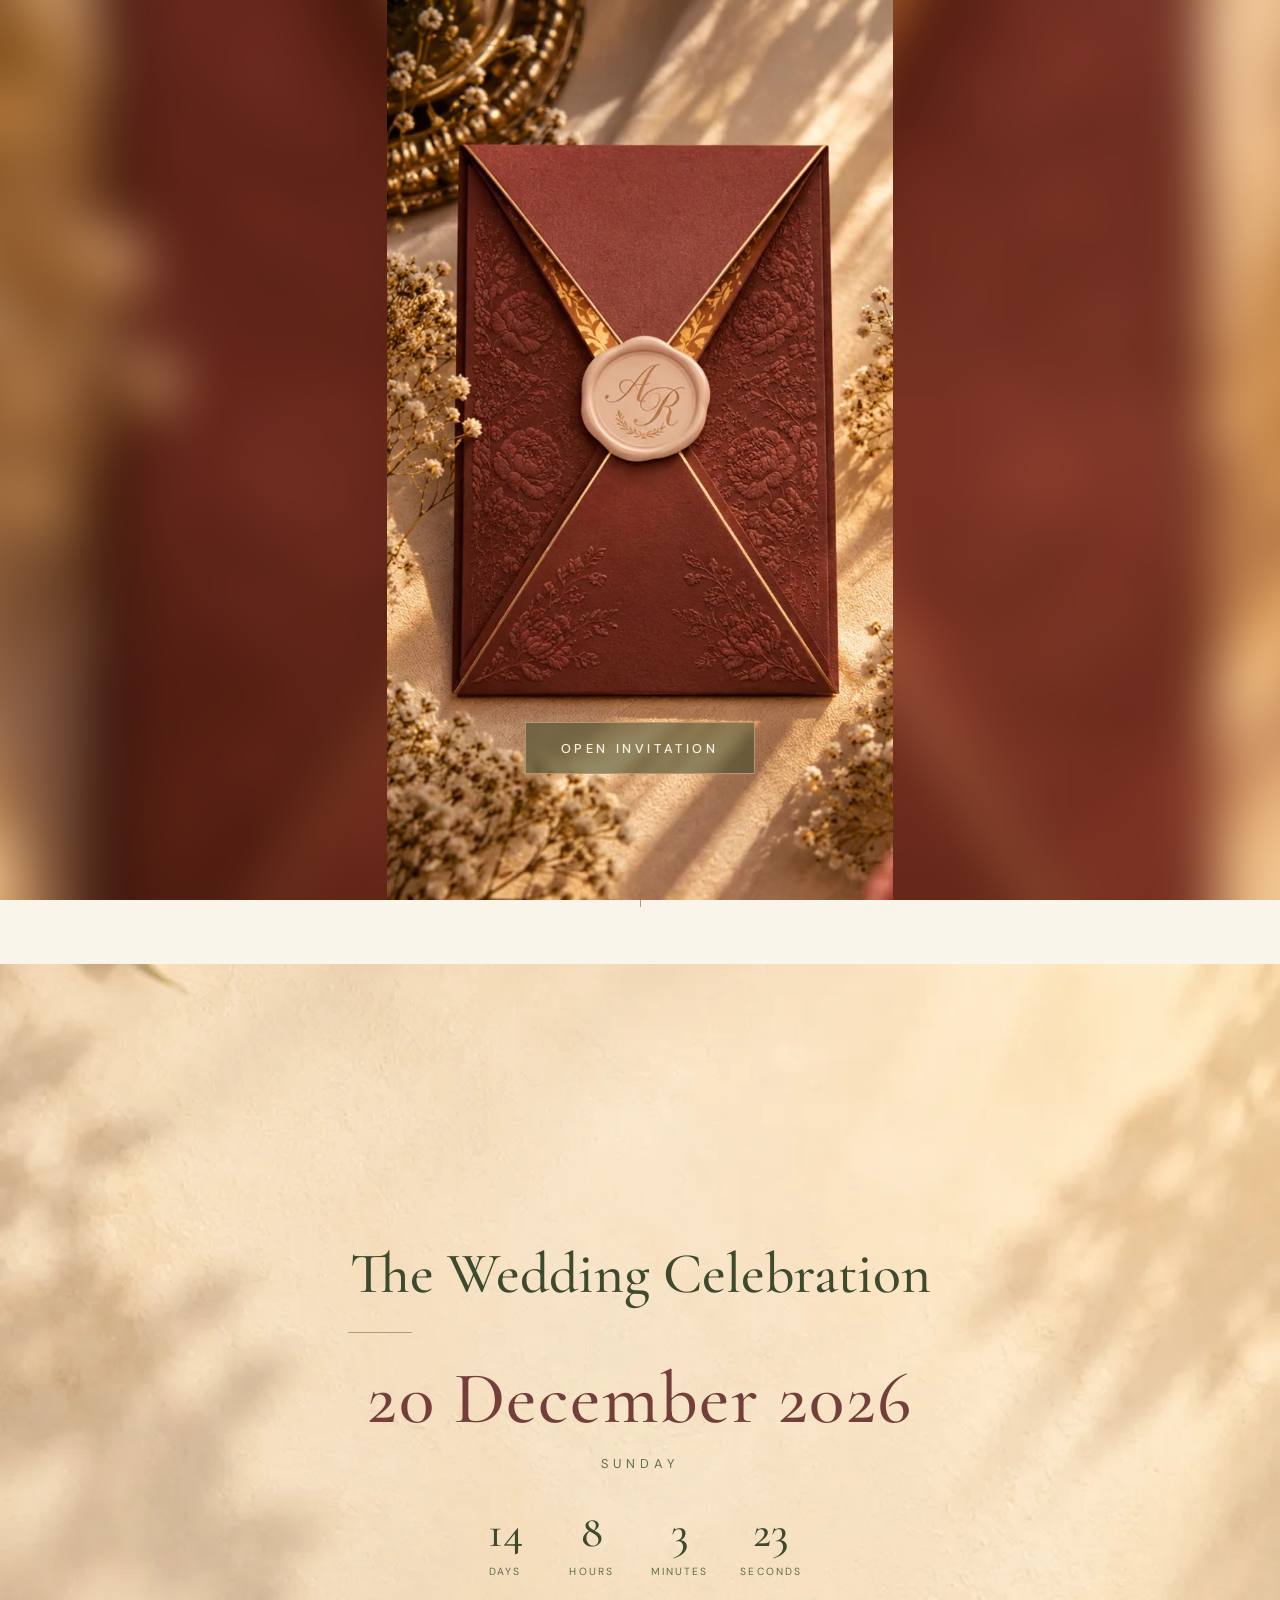
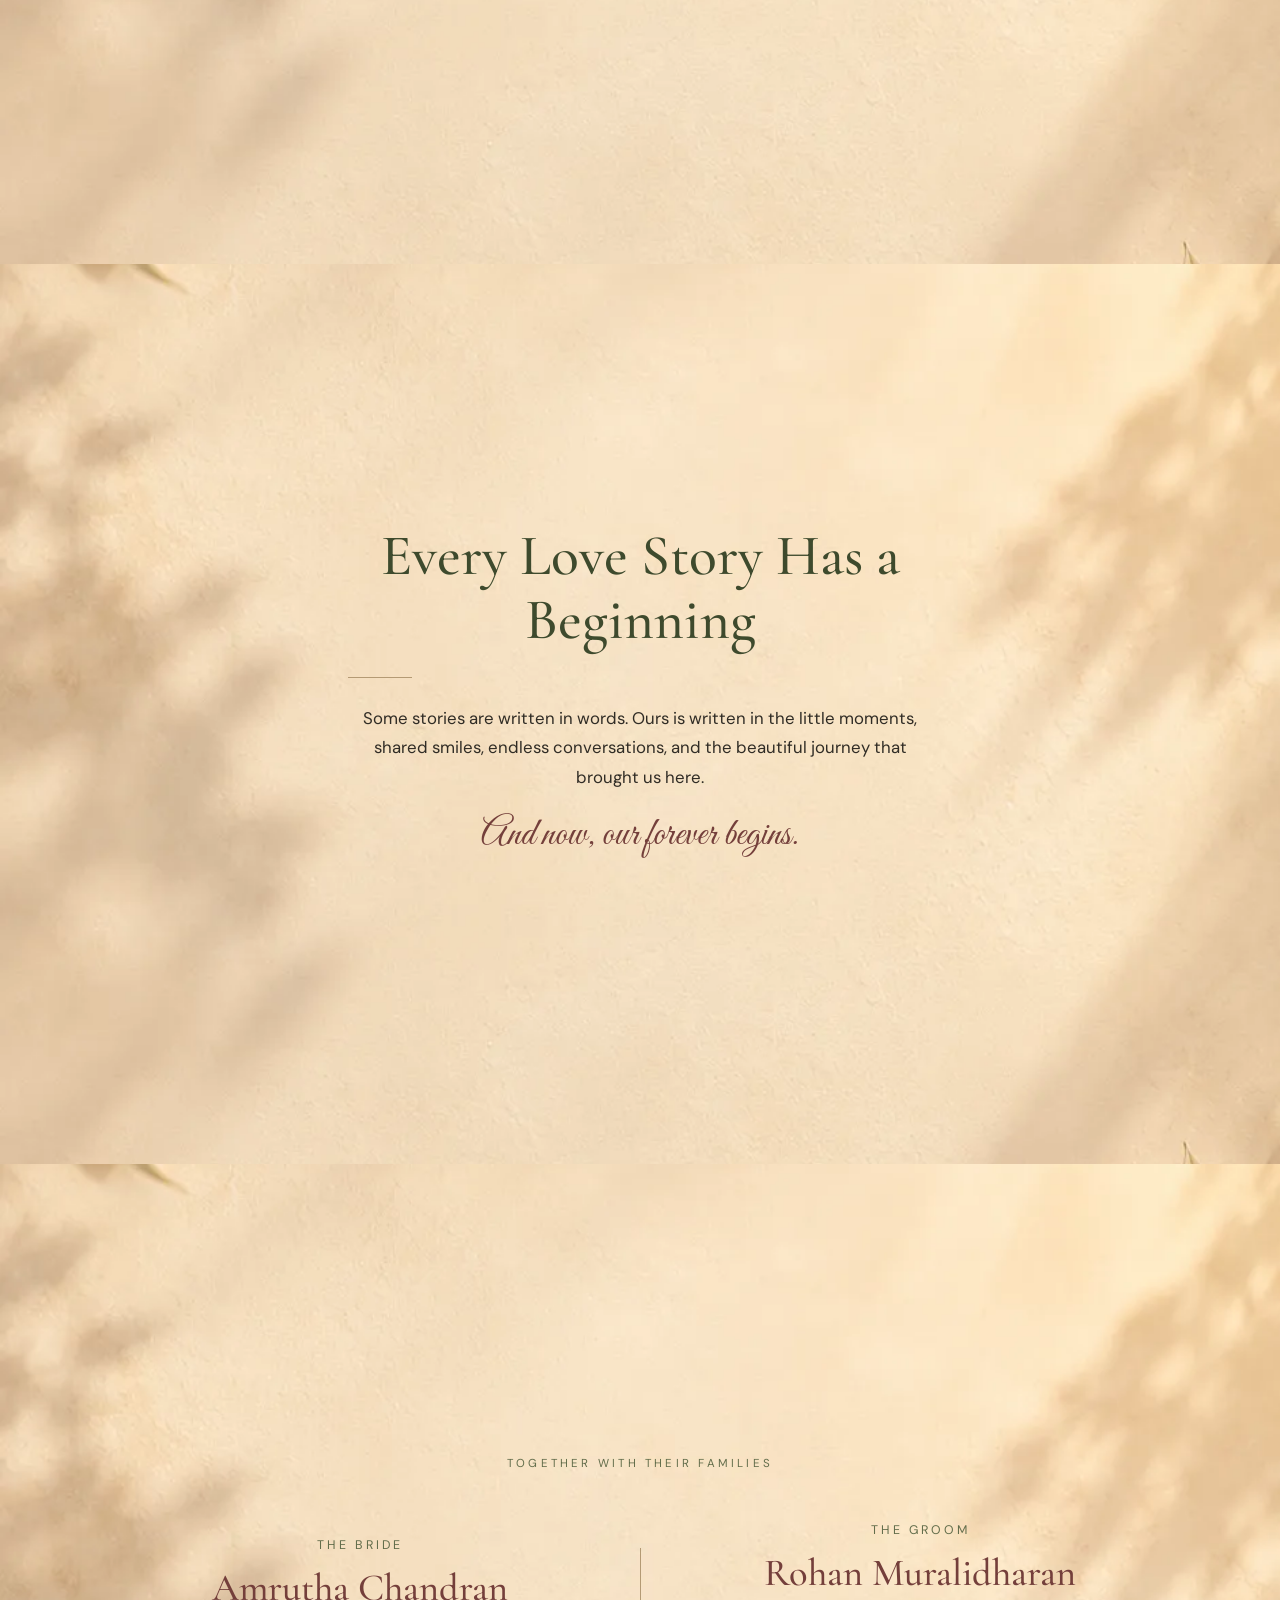
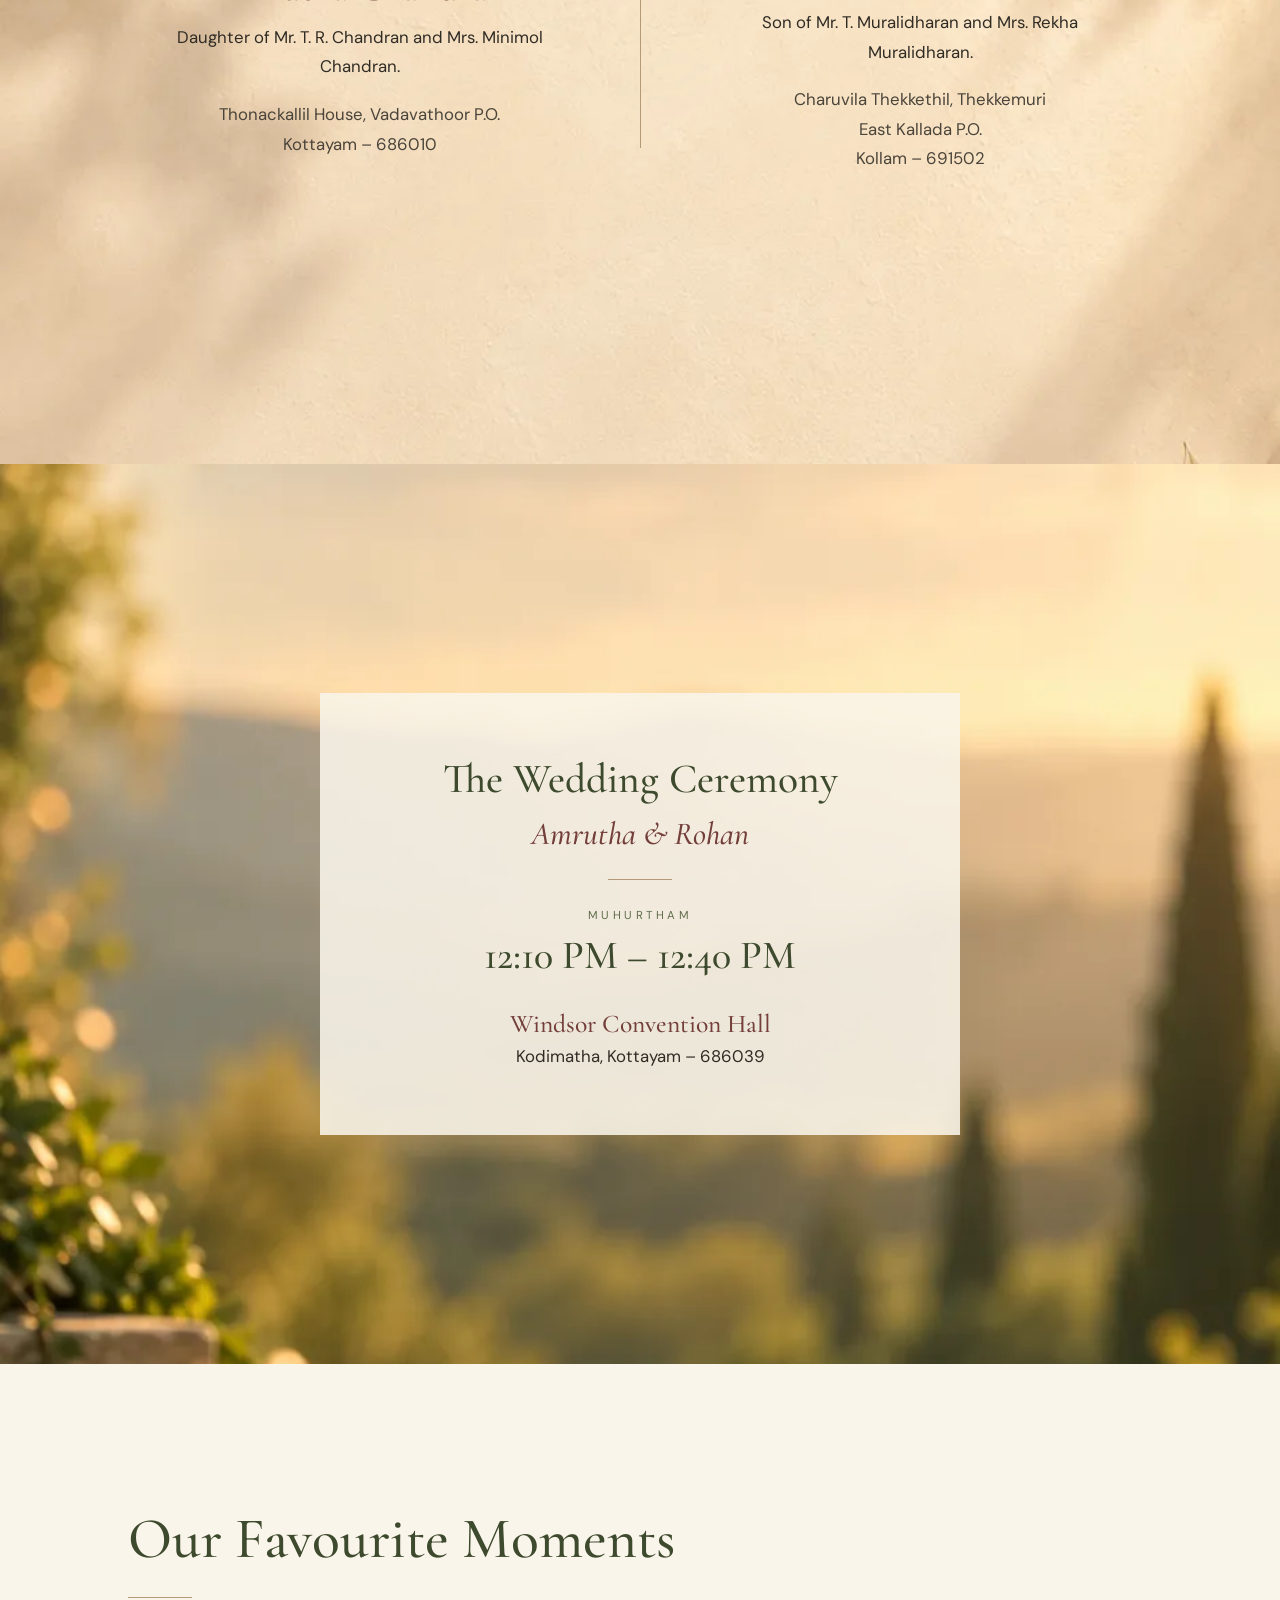
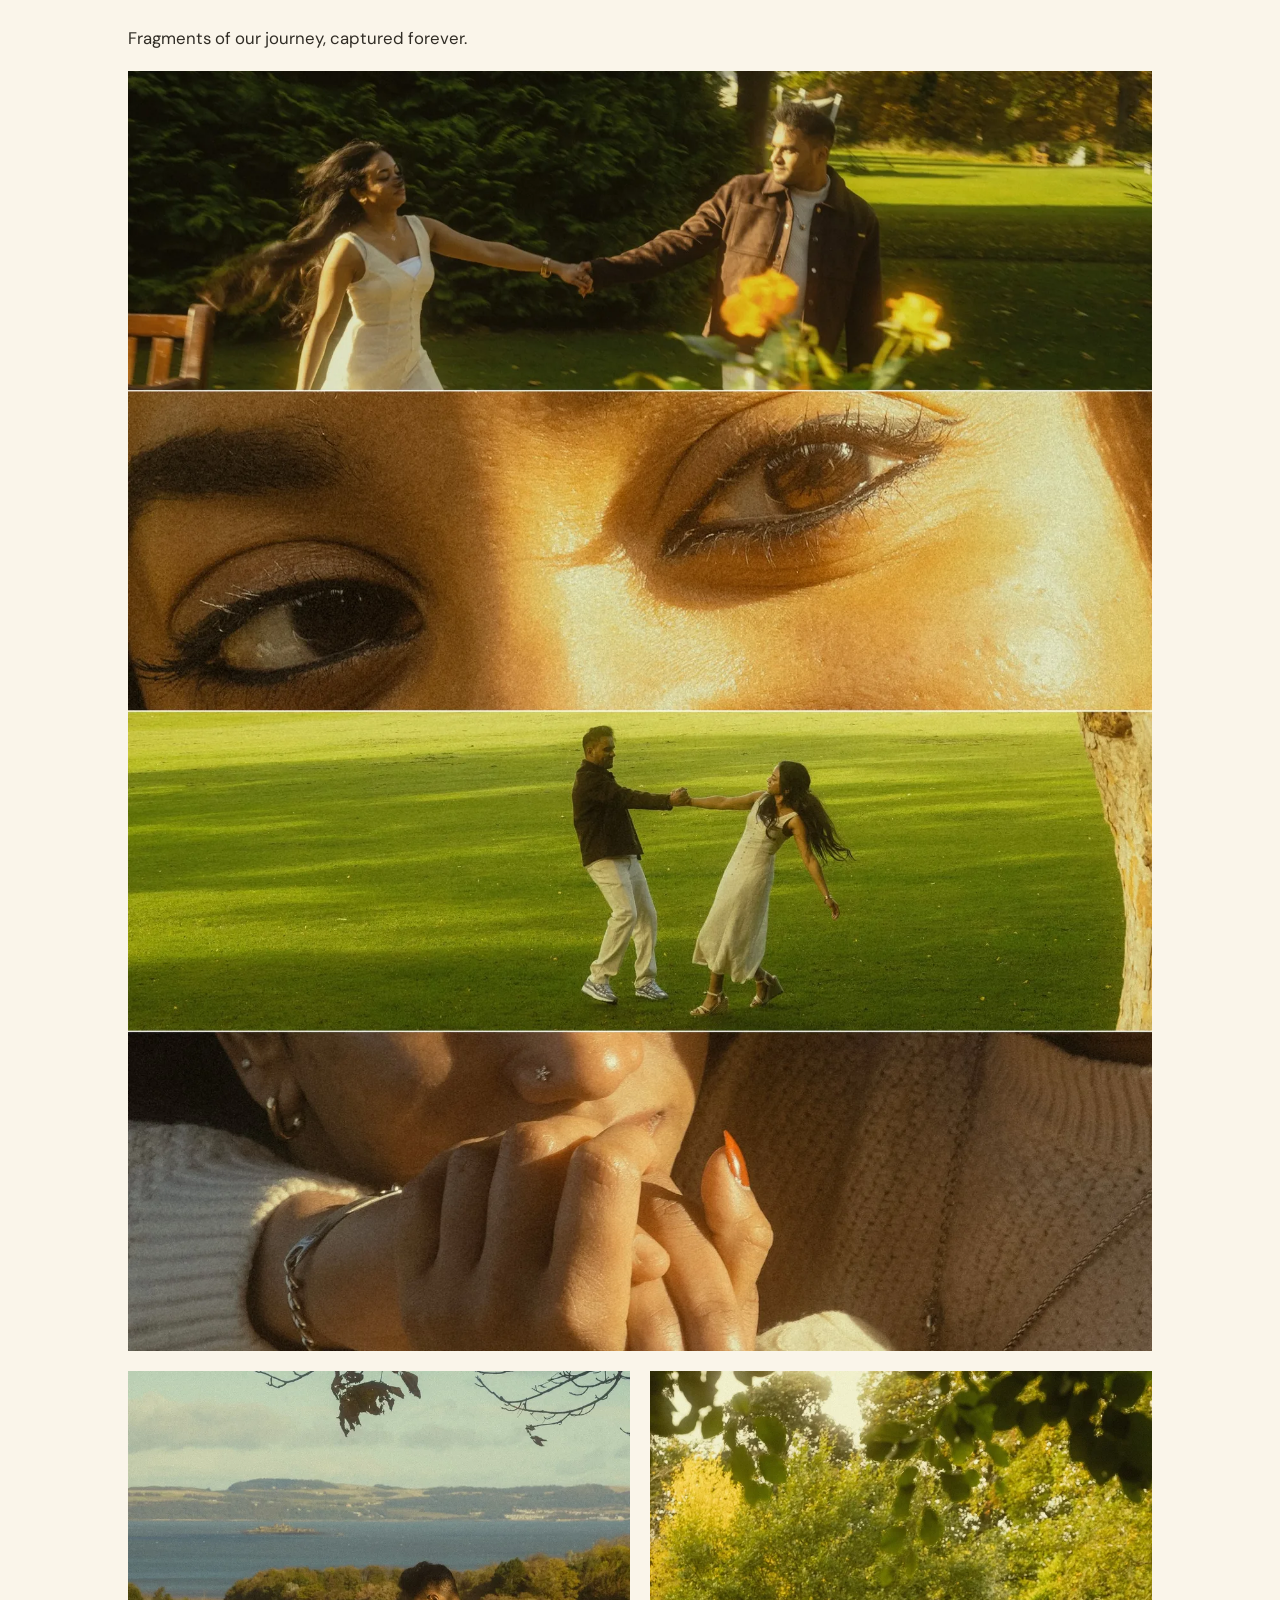
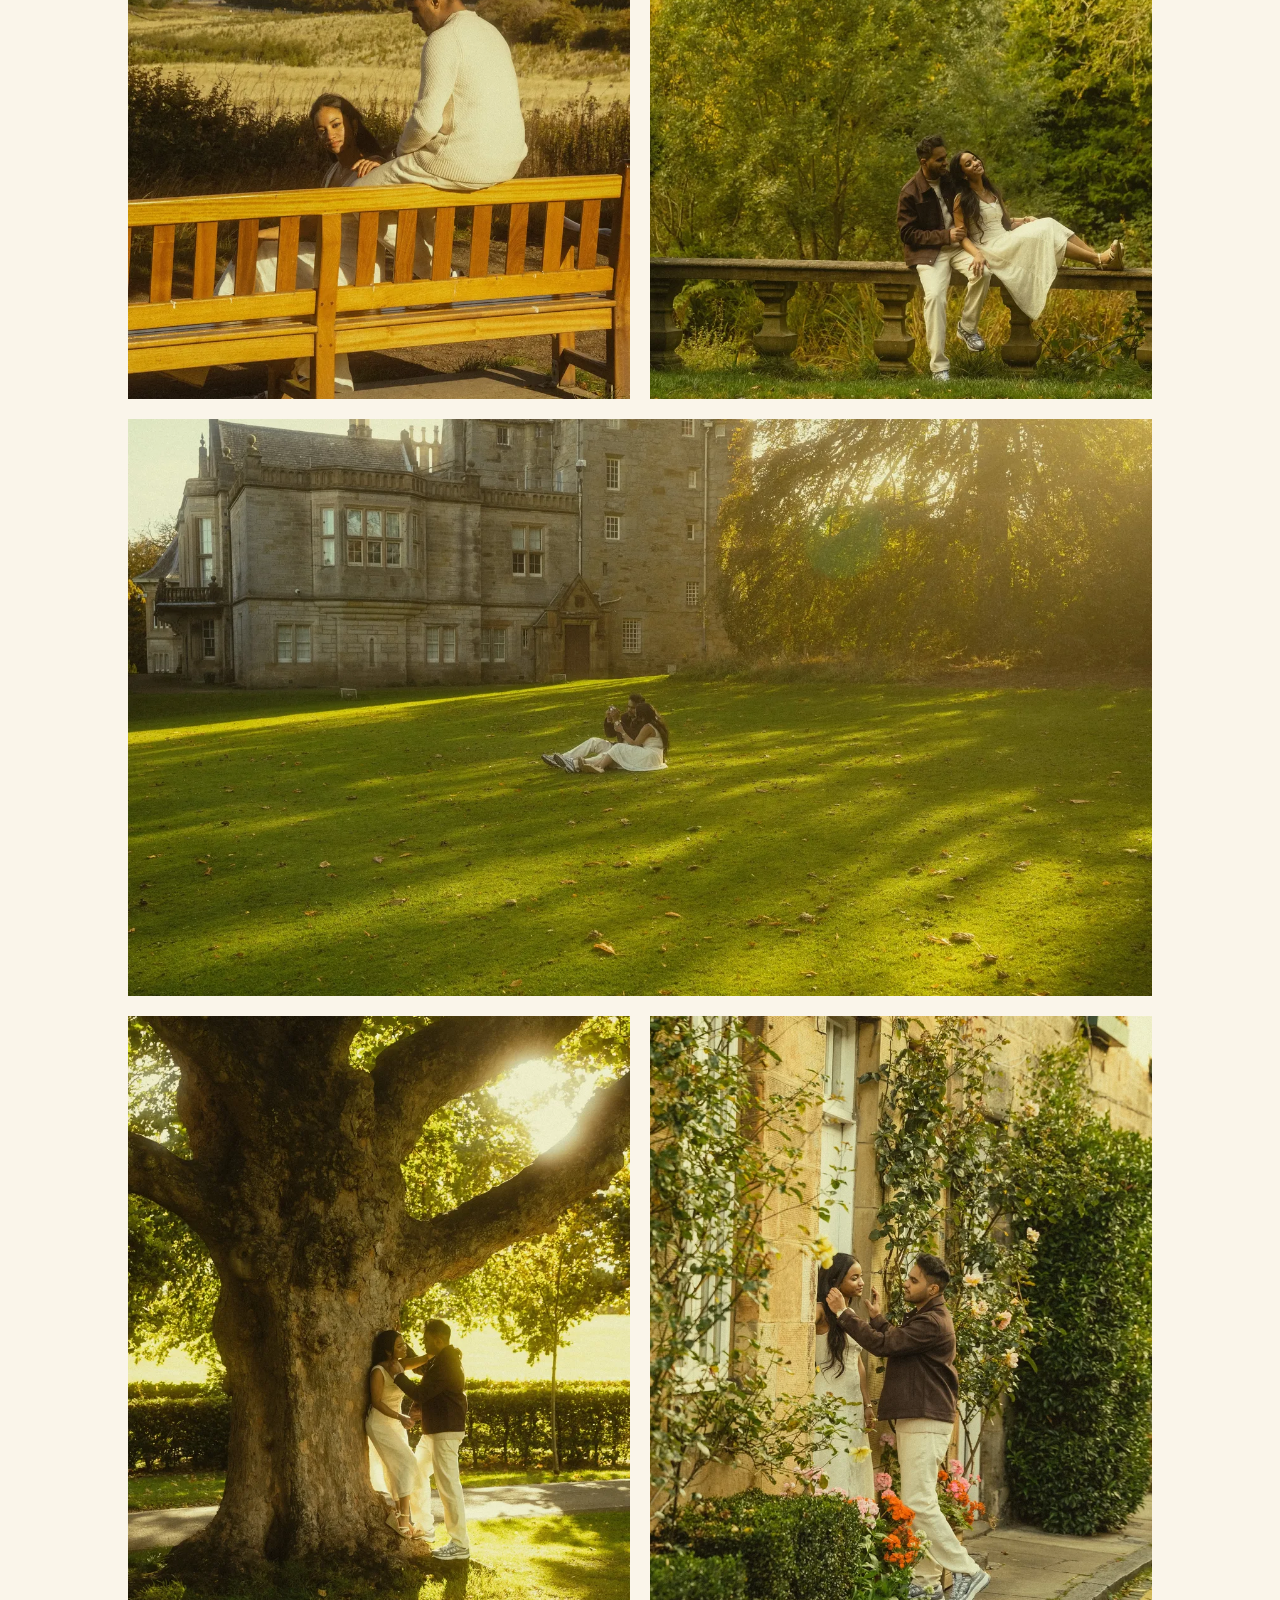
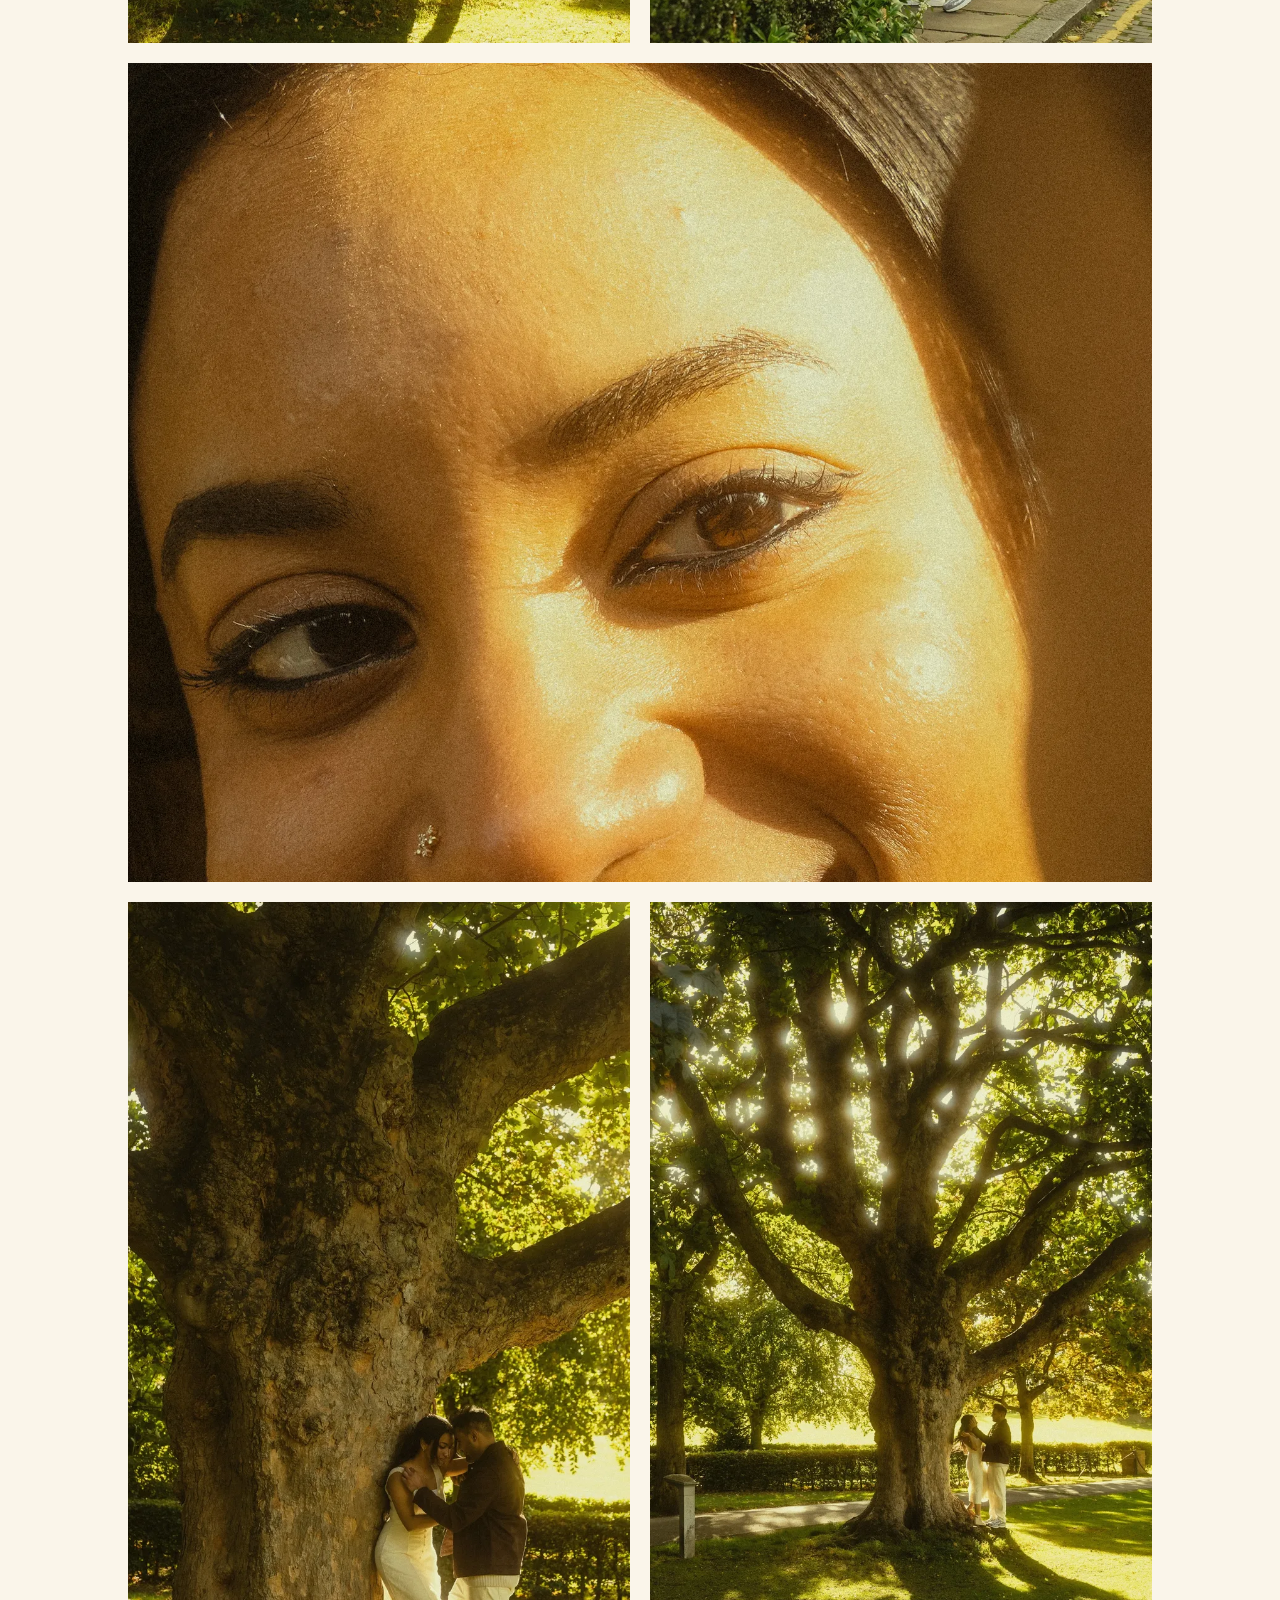
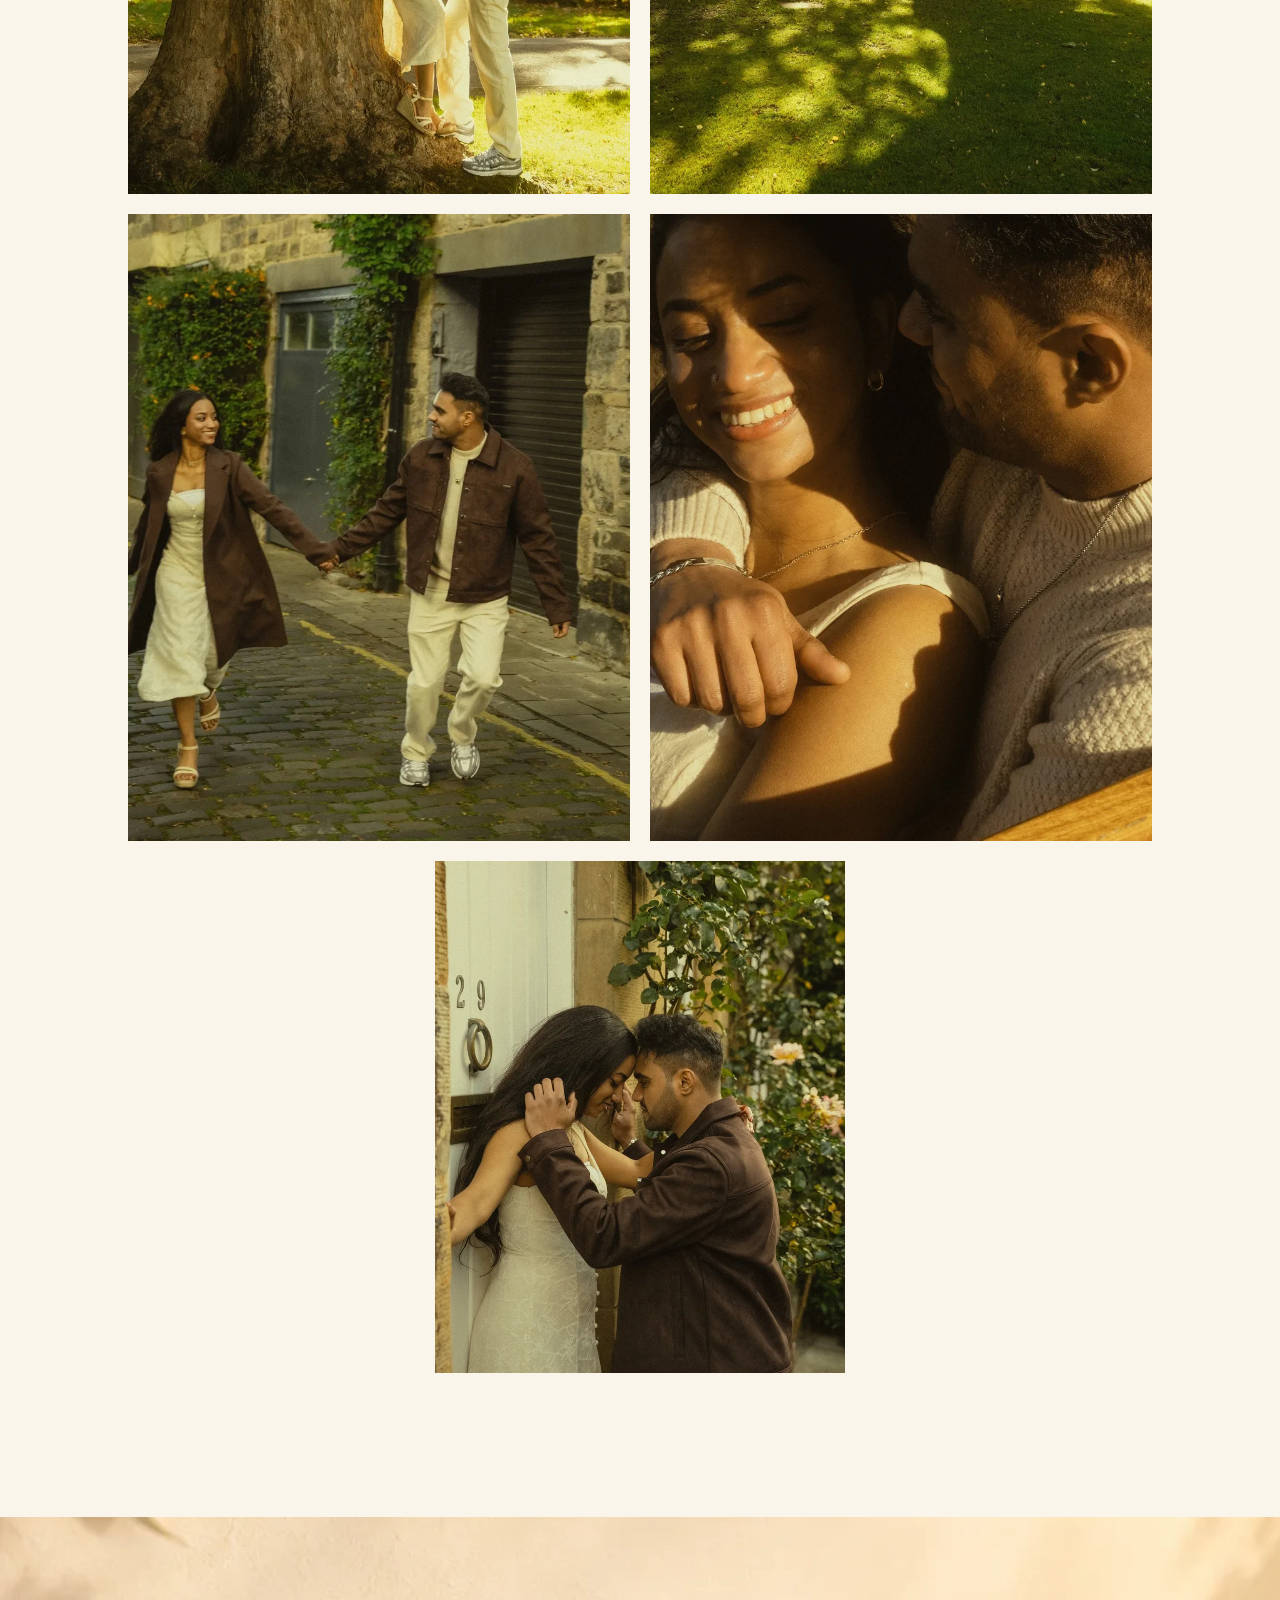
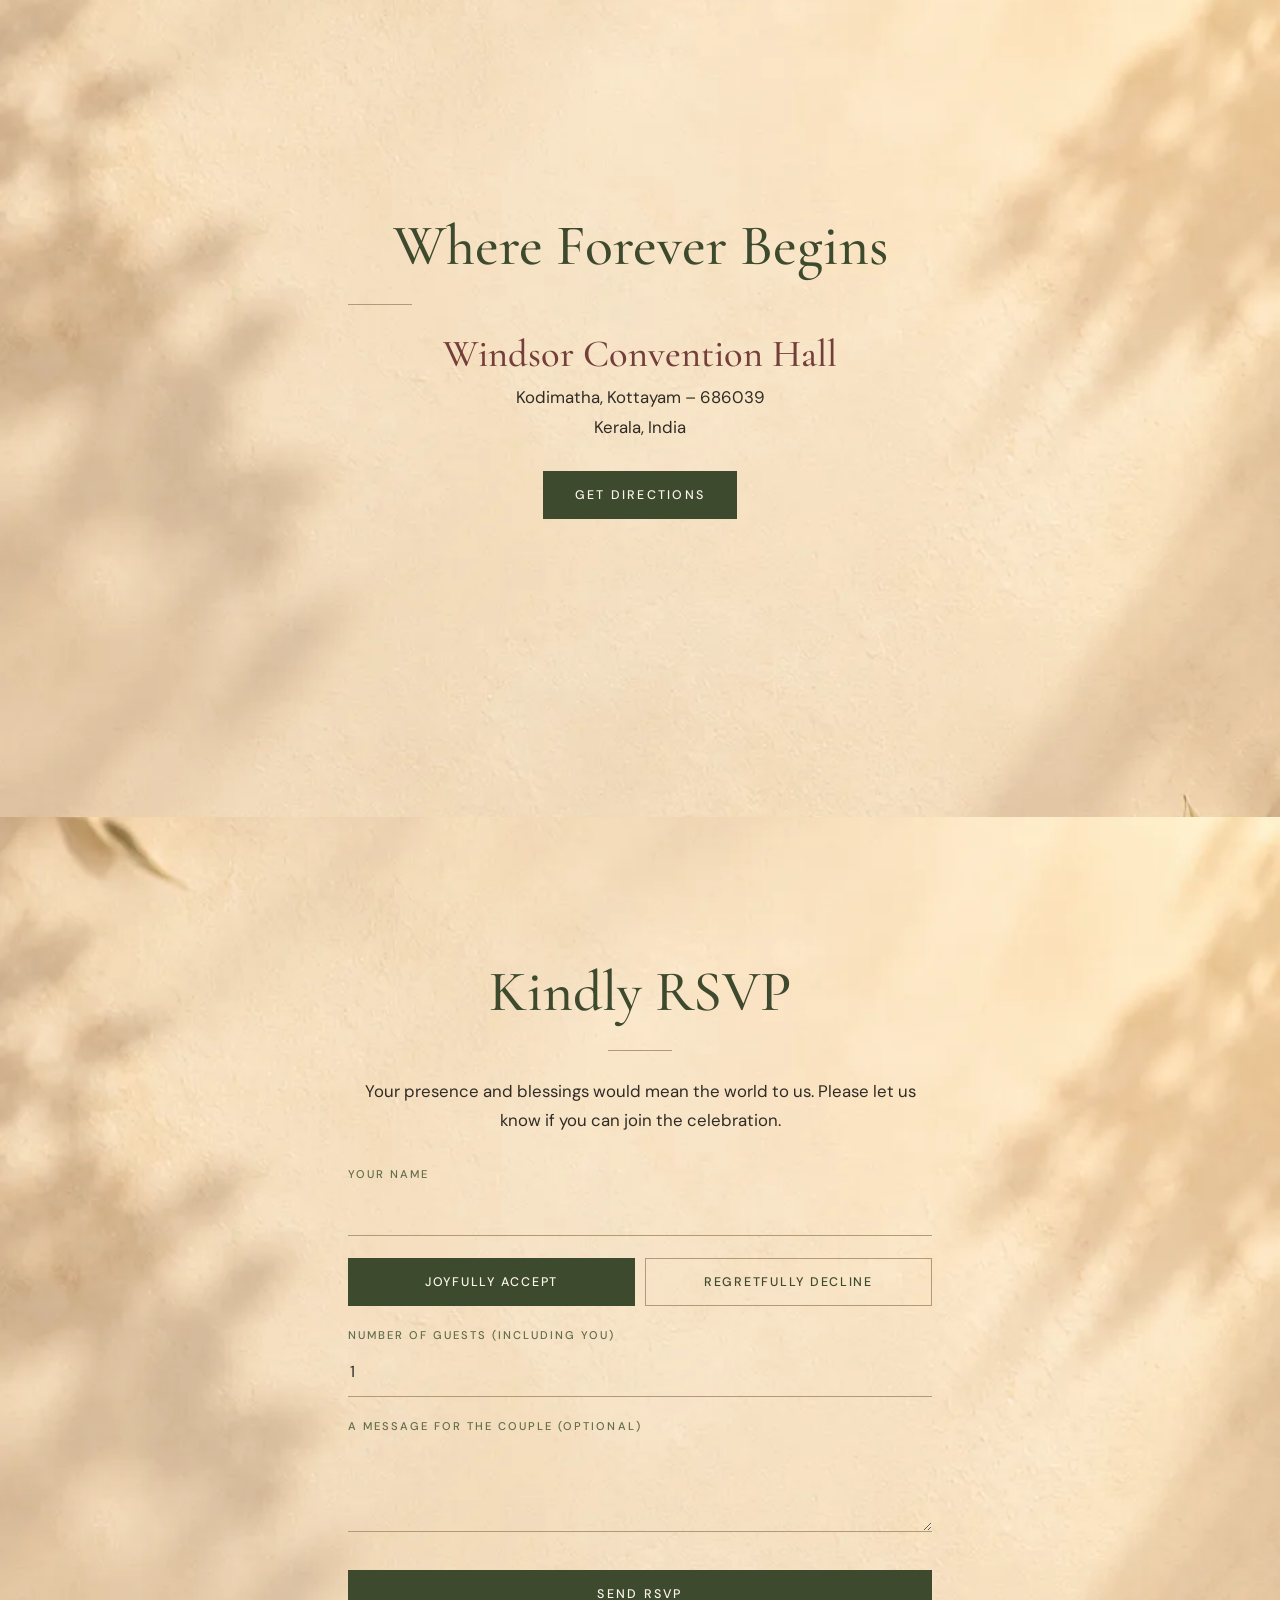
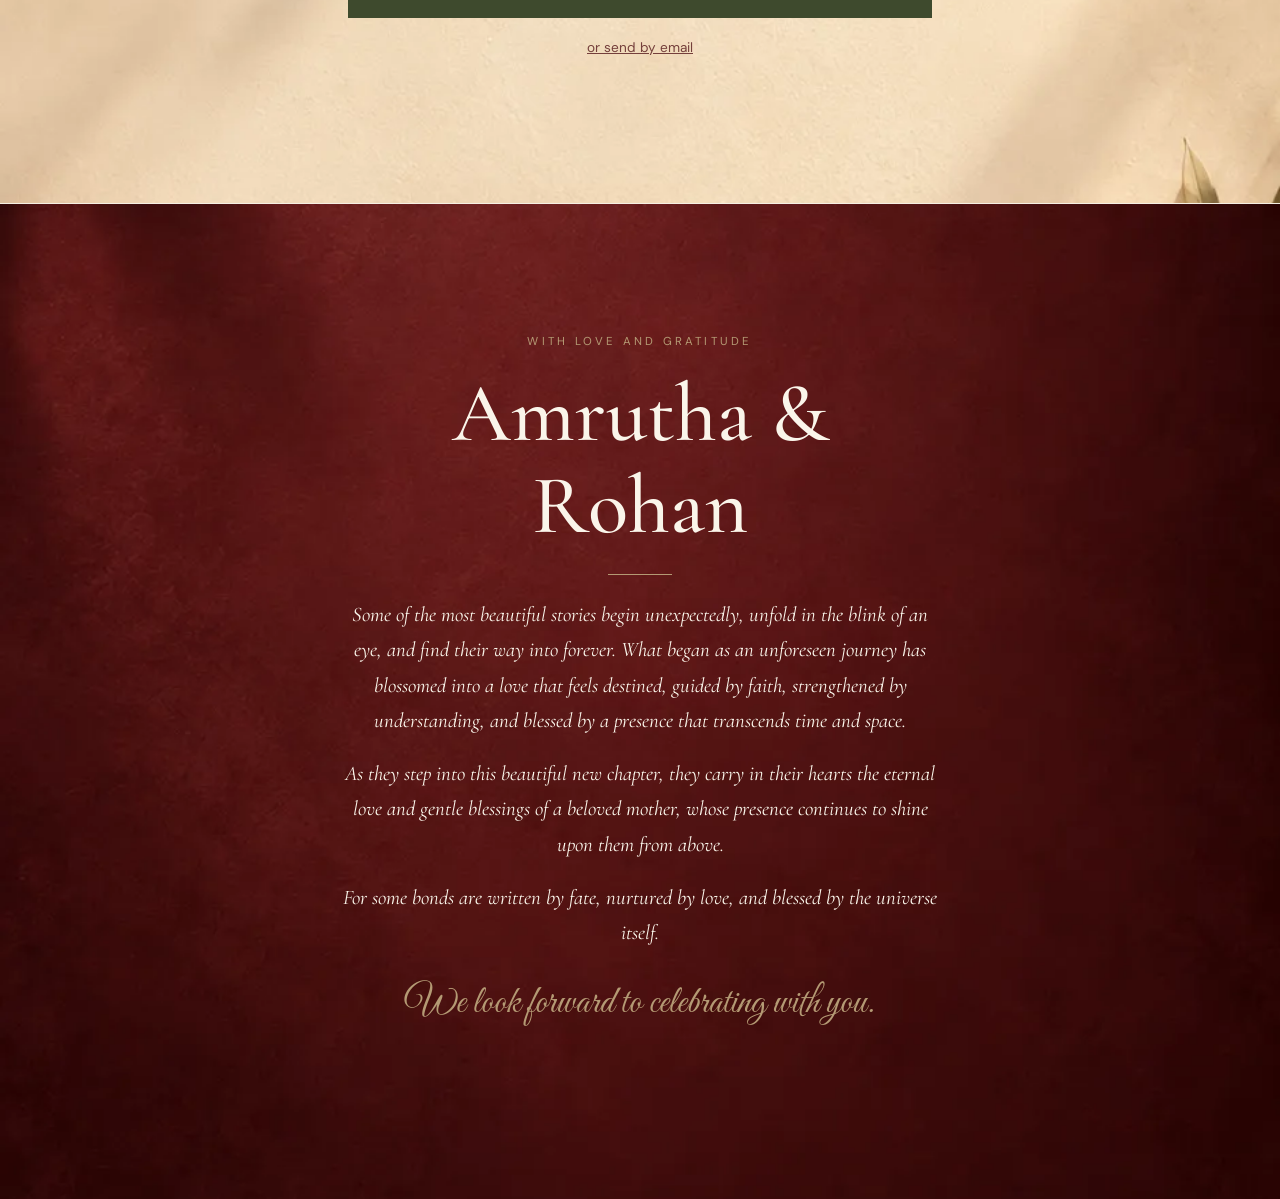
==== index.html @ 98143a0f "Repush wedding invitation website" ====
<!DOCTYPE html>
<html lang="en">
<head>
<meta charset="utf-8">
<meta name="viewport" content="width=device-width, initial-scale=1, viewport-fit=cover">
<title>Amrutha &amp; Rohan | Wedding Invitation</title>
<meta name="description" content="Join Amrutha Chandran and Rohan Muralidharan as they celebrate the beginning of their forever on 20 December 2026 at Windsor Convention Hall, Kottayam.">
<meta name="theme-color" content="#3E4A2D">
<meta property="og:type" content="website">
<meta property="og:url" content="https://amrutha-rohan.vercel.app/">
<meta property="og:site_name" content="Amrutha &amp; Rohan">
<meta property="og:title" content="Amrutha &amp; Rohan | Wedding Invitation">
<meta property="og:description" content="Join Amrutha Chandran and Rohan Muralidharan as they celebrate the beginning of their forever on 20 December 2026 at Windsor Convention Hall, Kottayam.">
<meta property="og:image" content="https://amrutha-rohan.vercel.app/assets/img/og-image.jpg">
<meta property="og:image:width" content="1200">
<meta property="og:image:height" content="630">
<meta property="og:image:alt" content="Wedding invitation of Amrutha and Rohan, 20 December 2026, Windsor Convention Hall, Kottayam">
<meta name="twitter:card" content="summary_large_image">
<meta name="twitter:title" content="Amrutha &amp; Rohan | Wedding Invitation">
<meta name="twitter:description" content="Join Amrutha Chandran and Rohan Muralidharan as they celebrate the beginning of their forever on 20 December 2026 at Windsor Convention Hall, Kottayam.">
<meta name="twitter:image" content="https://amrutha-rohan.vercel.app/assets/img/og-image.jpg">
<link rel="canonical" href="https://amrutha-rohan.vercel.app/">
<link rel="preconnect" href="https://fonts.googleapis.com">
<link rel="preconnect" href="https://fonts.gstatic.com" crossorigin>
<link href="https://fonts.googleapis.com/css2?family=Cormorant+Garamond:ital,wght@0,400;0,500;0,600;1,400;1,500&family=DM+Sans:wght@400;500&family=Great+Vibes&display=swap" rel="stylesheet">
<link rel="preload" as="image" href="assets/img/hero-800.webp" imagesrcset="assets/img/hero-800.webp 800w, assets/img/hero-1600.webp 1600w" imagesizes="(min-width:900px) 560px, 100vw" fetchpriority="high">
<link rel="stylesheet" href="css/style.css">
</head>
<body class="intro-active" data-names="Amrutha &amp; Rohan" data-side="bride">

<!-- 01 Opening video -->
<div class="intro" id="intro" aria-hidden="true">
  <img class="poster" src="assets/img/video-poster.jpg" width="720" height="1280" alt="" fetchpriority="high">
  <video id="introVideo" muted playsinline webkit-playsinline preload="auto" width="720" height="1280">
    <source src="assets/video/wedding-opening.mp4" type="video/mp4">
  </video>
  <button class="open" id="openBtn" type="button">Open Invitation</button>
  <button class="skip" id="skipIntro" type="button" aria-label="Skip intro">Skip intro</button>
</div>

<button class="music" id="musicBtn" type="button" aria-label="Play background music" hidden>
  <svg viewBox="0 0 24 24" width="18" height="18" aria-hidden="true"><path class="i-play" d="M8 5v14l11-7z" fill="currentColor"/><path class="i-pause" d="M7 5h4v14H7zm6 0h4v14h-4z" fill="currentColor"/></svg>
</button>

<main>
  <header class="hero" id="top">
    <img class="hero-img" id="heroImg" src="assets/img/hero-1200.jpg" srcset="assets/img/hero-800.webp 800w, assets/img/hero-1600.webp 1600w" sizes="(min-width:900px) 560px, 100vw" width="2061" height="2576" alt="Four-panel film-style portrait of Amrutha and Rohan in a garden" fetchpriority="high" decoding="async">
    <div class="hero-text">
      <p class="eyebrow">Together with their families</p>
      <h1>Amrutha &amp; Rohan</h1>
      <p class="script">The beginning of our forever.</p>
      <a class="scroll-ind" href="#date" aria-label="Scroll down"><span></span></a>
    </div>
  </header>

  <section class="sec bg-botanical date" id="date">
    <div class="wrap narrow center" data-reveal>
      <h2>The Wedding Celebration</h2>
      <span class="rule"></span>
      <time class="bigdate" datetime="2026-12-20">20 December 2026</time>
      <p class="day">Sunday</p>
      <div class="countdown" id="countdown" hidden aria-live="off">
        <div><b data-u="d">0</b><span>Days</span></div><div><b data-u="h">0</b><span>Hours</span></div><div><b data-u="m">0</b><span>Minutes</span></div><div><b data-u="s">0</b><span>Seconds</span></div>
      </div>
    </div>
  </section>

  <section class="sec bg-botanical" id="story">
    <div class="wrap narrow center" data-reveal>
      <h2>Every Love Story Has a Beginning</h2>
      <span class="rule"></span>
      <p>Some stories are written in words. Ours is written in the little moments, shared smiles, endless conversations, and the beautiful journey that brought us here.</p>
      <p class="script">And now, our forever begins.</p>
    </div>
  </section>

  <section class="sec bg-botanical couple" id="couple">
    <div class="wrap">
      <p class="eyebrow center" data-reveal>Together with their families</p>
      <div class="pair">
        <article data-reveal><h3>The Bride</h3><p class="name">Amrutha Chandran</p><p>Daughter of Mr. T. R. Chandran and Mrs. Minimol Chandran.</p><address>Thonackallil House, Vadavathoor P.O.<br>Kottayam – 686010</address></article>
        <span class="rule v"></span>
        <article data-reveal><h3>The Groom</h3><p class="name">Rohan Muralidharan</p><p>Son of Mr. T. Muralidharan and Mrs. Rekha Muralidharan.</p><address>Charuvila Thekkethil, Thekkemuri<br>East Kallada P.O.<br>Kollam – 691502</address></article>
      </div>
    </div>
  </section>

  <section class="sec bg-events" id="events">
    <div class="wrap">
      <div class="panel ceremony stagger">
        <h2>The Wedding Ceremony</h2>
        <p class="names">Amrutha &amp; Rohan</p>
        <span class="rule"></span>
        <p class="mu">Muhurtham</p>
        <p class="time">12:10 PM – 12:40 PM</p>
        <p class="vn">Windsor Convention Hall</p>
        <address>Kodimatha, Kottayam – 686039</address>
      </div>
    </div>
  </section>

  <section class="sec gallery" id="gallery">
    <div class="wrap">
      <div class="copy-top" data-reveal><h2>Our Favourite Moments</h2><span class="rule"></span><p>Fragments of our journey, captured forever.</p></div>
      <div class="masonry" id="masonry"></div>
    </div>
  </section>

  <section class="sec venue bg-botanical" id="venue">
    <div class="wrap narrow center" data-reveal>
      <h2>Where Forever Begins</h2><span class="rule"></span>
      <p class="name">Windsor Convention Hall</p>
      <address>Kodimatha, Kottayam – 686039<br>Kerala, India</address>
      <a class="btn" id="directions" target="_blank" rel="noopener" href="https://www.google.com/maps/search/?api=1&amp;query=Windsor+Convention+Hall+Kodimatha+Kottayam+686039">Get Directions</a>
    </div>
  </section>

  <section class="sec bg-botanical rsvp" id="rsvp" hidden>
    <div class="wrap narrow center" data-reveal>
      <h2>Kindly RSVP</h2>
      <span class="rule"></span>
      <p>Your presence and blessings would mean the world to us. Please let us know if you can join the celebration.</p>
      <form class="rsvp-form" id="rsvpForm" novalidate>
        <label class="fld"><span>Your name</span><input type="text" name="name" autocomplete="name" required maxlength="80"></label>
        <fieldset class="choice"><legend class="sr">Will you attend?</legend>
          <label><input type="radio" name="attend" value="yes" checked><span>Joyfully accept</span></label>
          <label><input type="radio" name="attend" value="no"><span>Regretfully decline</span></label>
        </fieldset>
        <label class="fld" id="guestsWrap"><span>Number of guests (including you)</span>
          <select name="guests"><option>1</option><option>2</option><option>3</option><option>4</option><option>5</option><option>6</option></select></label>
        <label class="fld"><span>A message for the couple (optional)</span><textarea name="msg" rows="3" maxlength="300"></textarea></label>
        <p class="err" id="rsvpErr" role="alert" hidden>Please enter your name.</p>
        <input type="text" name="website" tabindex="-1" autocomplete="off" aria-hidden="true" class="hp">
        <button class="btn" type="submit" id="rsvpSend">Send RSVP</button>
        <a class="alt" id="rsvpMail" href="#" hidden>or send by email</a>
        <p class="err" id="rsvpFail" role="alert" hidden>Sorry, that didn't send. Please check your connection and try again.</p>
        <p class="thanks" id="rsvpThanks" hidden>Thank you! Your reply has been received. We can't wait to celebrate with you.</p>
      </form>
    </div>
  </section>

  <section class="closing" id="closing">
    <div class="closing-in" data-reveal>
      <p class="eyebrow">With love and gratitude</p>
      <h2 class="big">Amrutha &amp; Rohan</h2>
      <span class="rule"></span>
      <p class="quote-text">Some of the most beautiful stories begin unexpectedly, unfold in the blink of an eye, and find their way into forever. What began as an unforeseen journey has blossomed into a love that feels destined, guided by faith, strengthened by understanding, and blessed by a presence that transcends time and space.</p>
      <p class="quote-text">As they step into this beautiful new chapter, they carry in their hearts the eternal love and gentle blessings of a beloved mother, whose presence continues to shine upon them from above.</p>
      <p class="quote-text">For some bonds are written by fate, nurtured by love, and blessed by the universe itself.</p>
      <p class="script">We look forward to celebrating with you.</p>
    </div>
  </section>
</main>

<div class="lightbox" id="lightbox" role="dialog" aria-modal="true" aria-label="Photo viewer" hidden>
  <button class="lb-close" aria-label="Close">&times;</button>
  <button class="lb-prev" aria-label="Previous photo">&#8249;</button>
  <img alt="" id="lbImg">
  <button class="lb-next" aria-label="Next photo">&#8250;</button>
</div>

<script src="js/script.js" defer></script>
</body>
</html>
---- css/style.css ----
:root{
  --ivory:#F5EFE3;--cream:#FAF5EA;--olive:#626D4B;--deep:#3E4A2D;--burgundy:#743F3B;--gold:#B49A74;--text:#302C25;
  --serif:"Cormorant Garamond",Georgia,serif;--sans:"DM Sans",system-ui,sans-serif;--script:"Great Vibes",cursive;
  --pad:clamp(1.25rem,5vw,3rem);
}
*,*::before,*::after{box-sizing:border-box}
html{scroll-behavior:smooth;-webkit-text-size-adjust:100%}
body{margin:0;background:var(--ivory);color:var(--text);font:400 clamp(.95rem,.9rem + .25vw,1.05rem)/1.75 var(--sans);overflow-x:hidden}
body.intro-active{overflow:hidden;height:100svh}
img,video{display:block;max-width:100%}
h1,h2,h3{font-family:var(--serif);font-weight:500;line-height:1.1;margin:0;color:var(--deep)}
h2{font-size:clamp(2rem,6.5vw,3.6rem)}
h3{font-size:clamp(1.6rem,4.5vw,2.2rem)}
p{margin:0 0 1.1em}
address{font-style:normal}
.script{font-family:var(--script);font-size:clamp(1.7rem,5.5vw,2.4rem);color:var(--burgundy);line-height:1.3}
.eyebrow{font-size:.72rem;letter-spacing:.28em;text-transform:uppercase;color:var(--olive);margin-bottom:1.2rem}
.center{text-align:center}
.wrap{width:100%;max-width:1120px;margin:0 auto;padding:0 var(--pad)}
.wrap.narrow{max-width:680px}
.sec{padding:clamp(4.5rem,12vw,9rem) 0}
.rule{display:block;width:64px;height:1px;background:var(--gold);margin:1.6rem 0;transform-origin:left;transform:scaleX(0);transition:transform .9s .2s ease}
.in .rule,.rule.in{transform:scaleX(1)}

/* Backgrounds */
.bg-botanical{background:var(--ivory) url(../assets/img/bg-botanical.webp) center/cover no-repeat}
.bg-events{background:var(--deep) url(../assets/img/bg-events.webp) center/cover no-repeat}

/* Intro */
.intro{position:fixed;inset:0;z-index:100;background:#8a5a3a;overflow:hidden;transition:opacity .7s ease}
.intro::before{content:"";position:absolute;inset:-8%;background:url(../assets/img/video-poster.jpg) center/cover;filter:blur(28px)}
.intro.out{opacity:0;pointer-events:none}
.intro video{position:relative;width:100%;height:100%;object-fit:contain;object-position:center}
.skip{position:absolute;z-index:2;right:max(1rem,env(safe-area-inset-right));bottom:max(1.25rem,env(safe-area-inset-bottom));min-height:44px;padding:0 1.1rem;background:rgba(0,0,0,.35);border:1px solid rgba(250,245,234,.5);color:var(--cream);font:500 .75rem var(--sans);letter-spacing:.12em;cursor:pointer}
.skip:hover,.skip:focus-visible{background:rgba(0,0,0,.55)}

/* Hero */
.hero{min-height:100svh;display:flex;flex-direction:column;align-items:center;background:var(--cream)}
.hero-img{width:100%;max-width:560px;height:auto;aspect-ratio:2061/2576;margin:0 auto}
.hero-text{text-align:center;padding:clamp(2rem,6vw,3.5rem) var(--pad) 3rem}
.hero h1{font-size:clamp(2.8rem,13vw,6rem);overflow-wrap:break-word}
.hero .script{margin:.8rem 0 0}
.scroll-ind{display:inline-flex;justify-content:center;width:44px;height:44px;margin-top:1.5rem}
.scroll-ind span{width:1px;height:36px;background:var(--gold);animation:drop 2.2s ease-in-out infinite;transform-origin:top}
@keyframes drop{0%{transform:scaleY(0)}50%{transform:scaleY(1)}100%{transform:scaleY(1);opacity:0}}

/* Split / story */
.split{display:grid;gap:clamp(2rem,6vw,3rem);align-items:center}
.copy p{max-width:34em}
.split figure,.asym figure,.full{margin:0}
figure img{width:100%;height:auto}
@media(min-width:900px){.split{grid-template-columns:1fr 1fr;gap:6rem}}

/* Reveal */
[data-reveal]{opacity:0;transform:translateY(24px);transition:opacity .8s ease,transform .8s ease}
[data-reveal].in{opacity:1;transform:none}
.reveal-img{overflow:hidden;clip-path:inset(12% 0 0 0);opacity:0;transition:clip-path .9s ease,opacity .9s ease}
.reveal-img img{transform:scale(1.06);transition:transform 1.6s ease}
.reveal-img.in{clip-path:inset(0);opacity:1}
.reveal-img.in img{transform:scale(1)}

/* Couple */
.pair{display:grid;gap:2.5rem;text-align:center;margin-top:1rem}
.pair .name{font:500 clamp(1.7rem,6vw,2.4rem)/1.15 var(--serif);color:var(--burgundy);margin-bottom:.8rem}
.pair h3{font:400 .78rem var(--sans);letter-spacing:.24em;text-transform:uppercase;color:var(--olive);margin-bottom:.8rem}
.pair p{max-width:24em;margin-left:auto;margin-right:auto}
.pair address{color:#4a443a}
.rule.v{margin:0 auto;transform:scaleX(1)}
@media(min-width:900px){
  .pair{grid-template-columns:1fr auto 1fr;align-items:center;gap:3rem;margin-top:3rem}
  .rule.v{width:1px;height:200px;margin:0}
}

/* Events */
.panel{background:rgba(250,245,234,.88);padding:clamp(1.75rem,6vw,3rem);text-align:center}
.panel .rule{margin-left:auto;margin-right:auto;transform-origin:center}
.panel p:last-child{margin-bottom:0}

/* Date + countdown */
.date{min-height:70svh;display:grid;align-items:center}
.bigdate{display:block;font:500 clamp(2.4rem,10vw,4.6rem)/1.1 var(--serif);color:var(--burgundy);letter-spacing:.02em}
.day{font-size:.8rem;letter-spacing:.4em;text-transform:uppercase;color:var(--olive);margin:.8rem 0 0}
.countdown{display:flex;justify-content:center;gap:clamp(.8rem,4vw,2rem);margin-top:2.2rem}
.countdown[hidden]{display:none}
.countdown div{min-width:3.4rem}
.countdown b{display:block;font:500 clamp(1.8rem,8vw,2.8rem)/1 var(--serif);color:var(--deep)}
.countdown span{font-size:.65rem;letter-spacing:.2em;text-transform:uppercase;color:var(--olive)}
.closing .bigdate{color:var(--cream)}.closing .mu{font:italic 400 1.2rem var(--serif);color:var(--gold);margin:.9rem 0 1.6rem;letter-spacing:.02em}.closing .vn{font:500 1.5rem var(--serif);margin:0}.closing address{opacity:.9}.closing .eyebrow{margin-bottom:1rem}
.closing .script{margin-top:2.2rem}
/* Gallery */
.gallery{background:var(--cream)}
.masonry{display:grid;grid-template-columns:repeat(2,1fr);gap:clamp(.6rem,2vw,1.25rem);align-items:start}
.masonry button{display:block;width:100%;padding:0;border:0;background:none;cursor:zoom-in;overflow:hidden}
.masonry .full{grid-column:1/-1}
.masonry .solo{grid-column:1/-1;width:min(72%,460px);justify-self:center}
.masonry img{width:100%;height:auto;transition:transform .9s ease,opacity .8s}
.masonry button:hover img{transform:scale(1.03)}
.masonry button:focus-visible{outline:2px solid var(--gold);outline-offset:2px}
@media(min-width:900px){.masonry{grid-template-columns:repeat(6,1fr)}.masonry button{grid-column:span 3}.masonry .full{grid-column:1/-1}.masonry .solo{grid-column:1/-1;width:min(40%,460px)}}

/* Venue */
.venue .name{font:500 clamp(1.7rem,6vw,2.4rem)/1.2 var(--serif);color:var(--burgundy);margin-bottom:.4rem}
.btn{display:inline-flex;align-items:center;justify-content:center;min-height:48px;margin-top:1.8rem;padding:0 2rem;background:var(--deep);color:var(--cream);font:500 .78rem var(--sans);letter-spacing:.18em;text-transform:uppercase;text-decoration:none;transition:background .4s}
.btn:hover,.btn:focus-visible{background:var(--burgundy)}

/* Music */
.music{position:fixed;z-index:50;right:max(1rem,env(safe-area-inset-right));bottom:max(1rem,env(safe-area-inset-bottom));width:44px;height:44px;border-radius:50%;border:1px solid var(--gold);background:rgba(250,245,234,.9);color:var(--deep);cursor:pointer;display:grid;place-items:center}
.music[hidden]{display:none}
.music .i-pause{display:none}.music.on .i-pause{display:block}.music.on .i-play{display:none}

/* Lightbox */
.lightbox{position:fixed;inset:0;z-index:200;background:rgba(20,18,14,.95);display:flex;align-items:center;justify-content:center;padding:env(safe-area-inset-top) 0 env(safe-area-inset-bottom)}
.lightbox[hidden]{display:none}
.lightbox img{max-width:100%;max-height:92svh;width:auto;height:auto;object-fit:contain;touch-action:pan-y}
.lightbox button{position:absolute;background:none;border:0;color:var(--cream);font-size:2.6rem;line-height:1;width:52px;height:52px;cursor:pointer}
.lb-close{top:max(.5rem,env(safe-area-inset-top));right:.5rem}
.lb-prev{left:.25rem;top:50%;margin-top:-26px}
.lb-next{right:.25rem;top:50%;margin-top:-26px}
.lightbox button:focus-visible{outline:2px solid var(--gold)}

:focus-visible{outline:2px solid var(--gold);outline-offset:3px}
@media(prefers-reduced-motion:reduce){
  html{scroll-behavior:auto}
  *,*::before,*::after{animation:none!important;transition-duration:.01ms!important}
  [data-reveal],.reveal-img{opacity:1;transform:none;clip-path:none}
  .reveal-img img{transform:none}.rule{transform:scaleX(1)}
}

.closing{min-height:100svh;display:grid;place-items:center;text-align:center;background:#4a1d1d url(../assets/img/bg-closing.webp) center/cover no-repeat;color:var(--cream);padding:clamp(5rem,14vw,8rem) var(--pad)}
.closing-in{max-width:520px}
.closing .big{color:var(--cream);font-size:clamp(2.4rem,11vw,5.2rem);overflow-wrap:break-word}
.closing .lead{font:italic 400 clamp(1.15rem,3.6vw,1.4rem)/1.6 var(--serif);margin:1.6rem 0 0}
.closing .script{color:var(--gold)}

/* Page-like sections: each section fills one screen */

.hero,.sec,.closing{min-height:100svh}
.sec{display:flex;flex-direction:column;justify-content:center}
.date{min-height:100svh}
.hero{justify-content:center}
.hero-img{max-height:68svh;width:auto;max-width:100%}
.hero-text{padding-top:clamp(1.2rem,3svh,2rem)}
/* Opening video is portrait: fill phones, letterbox on landscape screens */
.intro video{object-fit:cover}
@media (orientation:landscape){.intro video{object-fit:contain}}


/* Ceremony */
.ceremony{max-width:640px;margin:0 auto;padding:clamp(2.2rem,8vw,4rem) clamp(1.25rem,6vw,3rem);color:var(--text)}
.ceremony h2{font-size:clamp(1.7rem,6.5vw,2.6rem)}
.ceremony .names{font:italic 500 clamp(1.5rem,5.5vw,2rem)/1.2 var(--serif);color:var(--burgundy);margin:.8rem 0 1.6rem}
.ceremony .mu,.ceremony .vn+address{margin:0}
.ceremony .mu{font-size:.72rem;letter-spacing:.3em;text-transform:uppercase;color:var(--olive)}
.ceremony .time{font:500 clamp(1.7rem,7vw,2.5rem)/1.2 var(--serif);color:var(--deep);margin:.3rem 0 1.8rem}
.ceremony .vn{font:500 clamp(1.3rem,5vw,1.6rem) var(--serif);color:var(--burgundy);margin:0 0 .2rem}
.ceremony .rule{margin:1.6rem auto}
.stagger>*{opacity:0;transform:translateY(14px);transition:opacity .5s ease,transform .5s ease}
.stagger.in>*{opacity:1;transform:none}
.stagger.in>:nth-child(2){transition-delay:.15s}.stagger.in>:nth-child(4){transition-delay:.55s}
.stagger>.rule{opacity:1;transform:scaleX(0);transition:transform .5s ease}
.stagger.in>.rule{transform:scaleX(1);transition-delay:.35s}
.stagger.in>:nth-child(5){transition-delay:.7s}.stagger.in>:nth-child(6){transition-delay:.85s}.stagger.in>:nth-child(7){transition-delay:1s}
@media(prefers-reduced-motion:reduce){.stagger>*{opacity:1;transform:none}.stagger>.rule{transform:scaleX(1)}}

/* Open Invitation gate (first video frame shown until tapped) */
.open{position:absolute;z-index:2;left:50%;bottom:max(14svh,5rem);transform:translateX(-50%);min-height:52px;padding:0 2.2rem;background:rgba(62,74,45,.55);border:1px solid var(--gold);color:var(--cream);font:500 .8rem var(--sans);letter-spacing:.28em;text-transform:uppercase;white-space:nowrap;cursor:pointer;-webkit-backdrop-filter:blur(4px);backdrop-filter:blur(4px);transition:background .4s,opacity .4s}
.open:hover,.open:focus-visible{background:rgba(116,63,59,.75)}
.intro.playing .open{opacity:0;pointer-events:none;visibility:hidden}
.intro:not(.playing) .skip{display:none}
.ceremony .bigdate{font-size:clamp(1.8rem,8vw,3.2rem);white-space:nowrap}

/* Smooth scrolling: native scroll, light animations only */
html{scroll-behavior:smooth;overscroll-behavior-y:none}
[data-reveal],.stagger>*{will-change:opacity,transform}
[data-reveal].in,.stagger.in>*{will-change:auto}
.hero,.sec,.closing{contain:layout paint}
@media(prefers-reduced-motion:reduce){html{scroll-behavior:auto}}

/* No blink on open: the first-frame image stays visible until the video has painted its first frame */
.intro .poster{position:absolute;inset:0;width:100%;height:100%;object-fit:cover}
.intro video{position:absolute;inset:0;opacity:0}
.intro.live video{opacity:1}
.intro.live .poster{visibility:hidden}
@media (orientation:landscape){.intro .poster{object-fit:contain}}
.open{transition:background .4s,opacity .4s,visibility 0s .4s}

.closing-in{max-width:600px}
.closing .quote-text{font:italic 400 clamp(1.02rem,3.5vw,1.3rem)/1.7 var(--serif);margin:0 0 1.1rem}
.closing .big{margin-bottom:0}
.closing .script{margin-top:1.8rem}
.closing .eyebrow{color:var(--gold)}
.closing .rule{margin:1.4rem auto;transform-origin:center}
.closing{padding-bottom:clamp(5.5rem,16vw,8rem)}

/* RSVP */
.rsvp-form{text-align:left;margin-top:2rem}
.fld{display:block;margin-bottom:1.4rem}
.fld span{display:block;font:500 .7rem var(--sans);letter-spacing:.18em;text-transform:uppercase;color:var(--olive);margin-bottom:.4rem}
.fld input,.fld select,.fld textarea{width:100%;min-height:48px;padding:.6rem .1rem;font:400 16px/1.5 var(--sans);color:var(--text);background:transparent;border:0;border-bottom:1px solid var(--gold);border-radius:0;outline:0;-webkit-appearance:none;appearance:none}
.fld textarea{min-height:84px;resize:vertical}
.fld input:focus,.fld select:focus,.fld textarea:focus{border-bottom-color:var(--burgundy)}
.choice{border:0;margin:0 0 1.4rem;padding:0;display:grid;gap:.6rem}
.choice label{display:block}
.choice input{position:absolute;opacity:0}
.choice span{display:flex;align-items:center;justify-content:center;min-height:48px;border:1px solid var(--gold);font:500 .78rem var(--sans);letter-spacing:.14em;text-transform:uppercase;color:var(--deep);cursor:pointer;transition:background .3s,color .3s}
.choice input:checked+span{background:var(--deep);color:var(--cream);border-color:var(--deep)}
.choice input:focus-visible+span{outline:2px solid var(--gold);outline-offset:2px}
@media(min-width:600px){.choice{grid-template-columns:1fr 1fr}}
.rsvp-form .btn{width:100%;border:0;cursor:pointer;margin-top:.4rem}
.alt{display:block;text-align:center;margin-top:1.1rem;font-size:.85rem;color:var(--burgundy)}
.err{color:var(--burgundy);font-size:.9rem;margin:0 0 1rem}
.sr{position:absolute;width:1px;height:1px;overflow:hidden;clip:rect(0 0 0 0)}
#rsvpForm[data-no] #guestsWrap{display:none}

.sec[hidden]{display:none}
.rsvp .rule{margin-left:auto;margin-right:auto;transform-origin:center}

.hp{position:absolute;left:-9999px;width:1px;height:1px;opacity:0}
.thanks{text-align:center;font:italic 400 1.3rem/1.5 var(--serif);color:var(--deep);margin:1rem 0 0}
.thanks[hidden],.err[hidden]{display:none}
.rsvp-form.sent>*:not(.thanks){display:none}
.rsvp-form button:disabled{opacity:.6;cursor:wait}
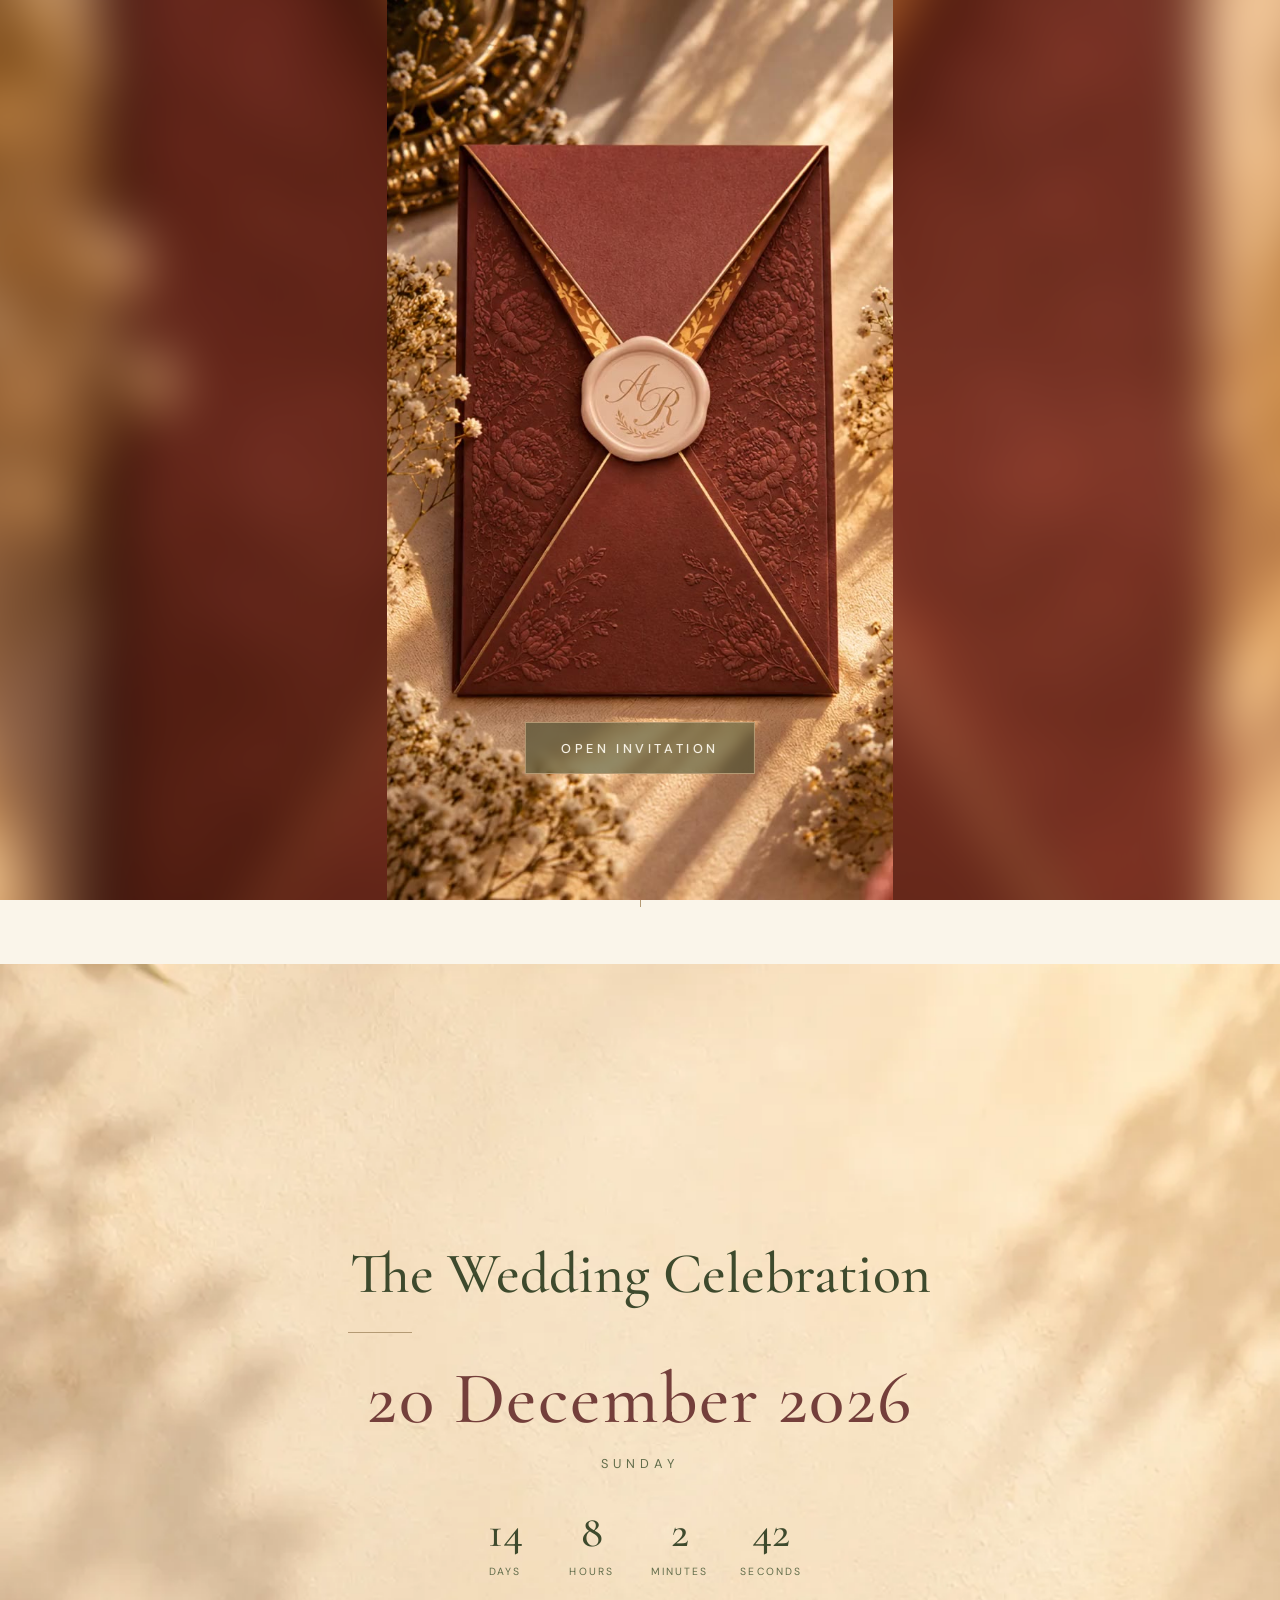
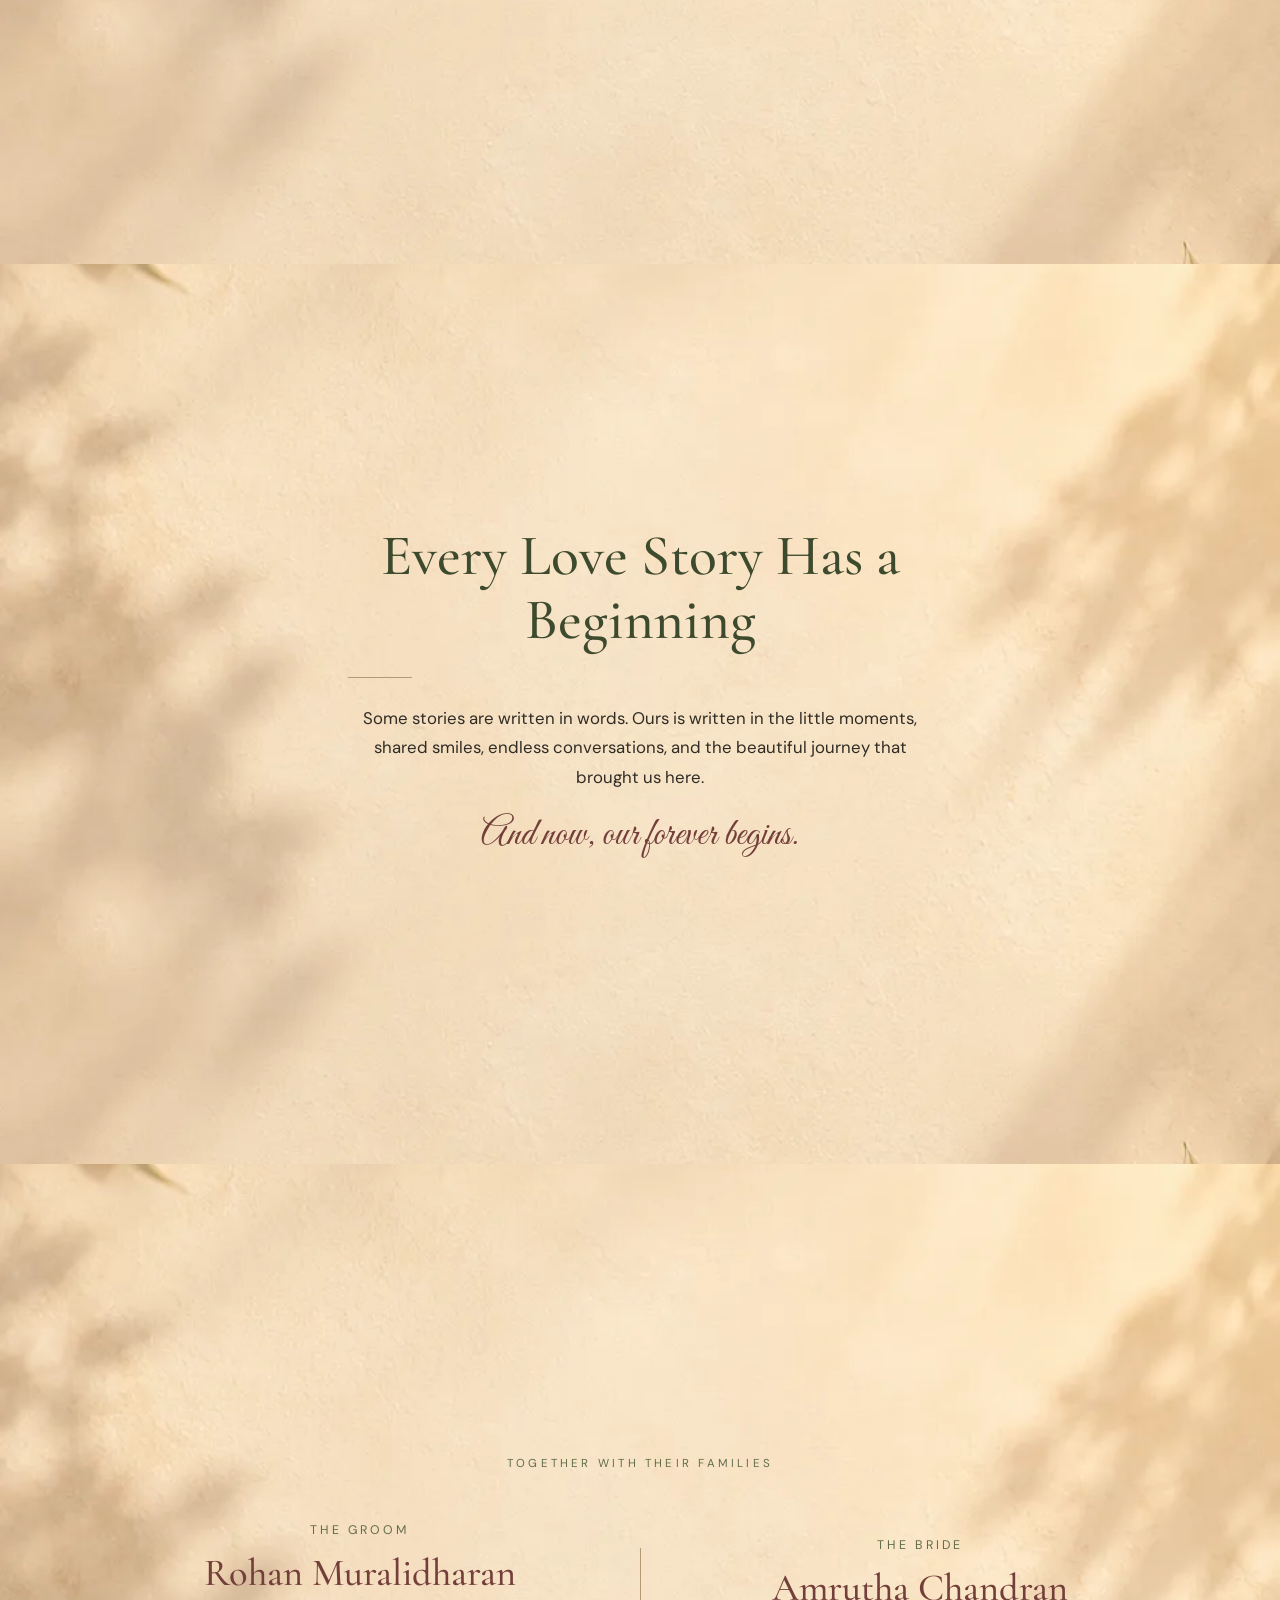
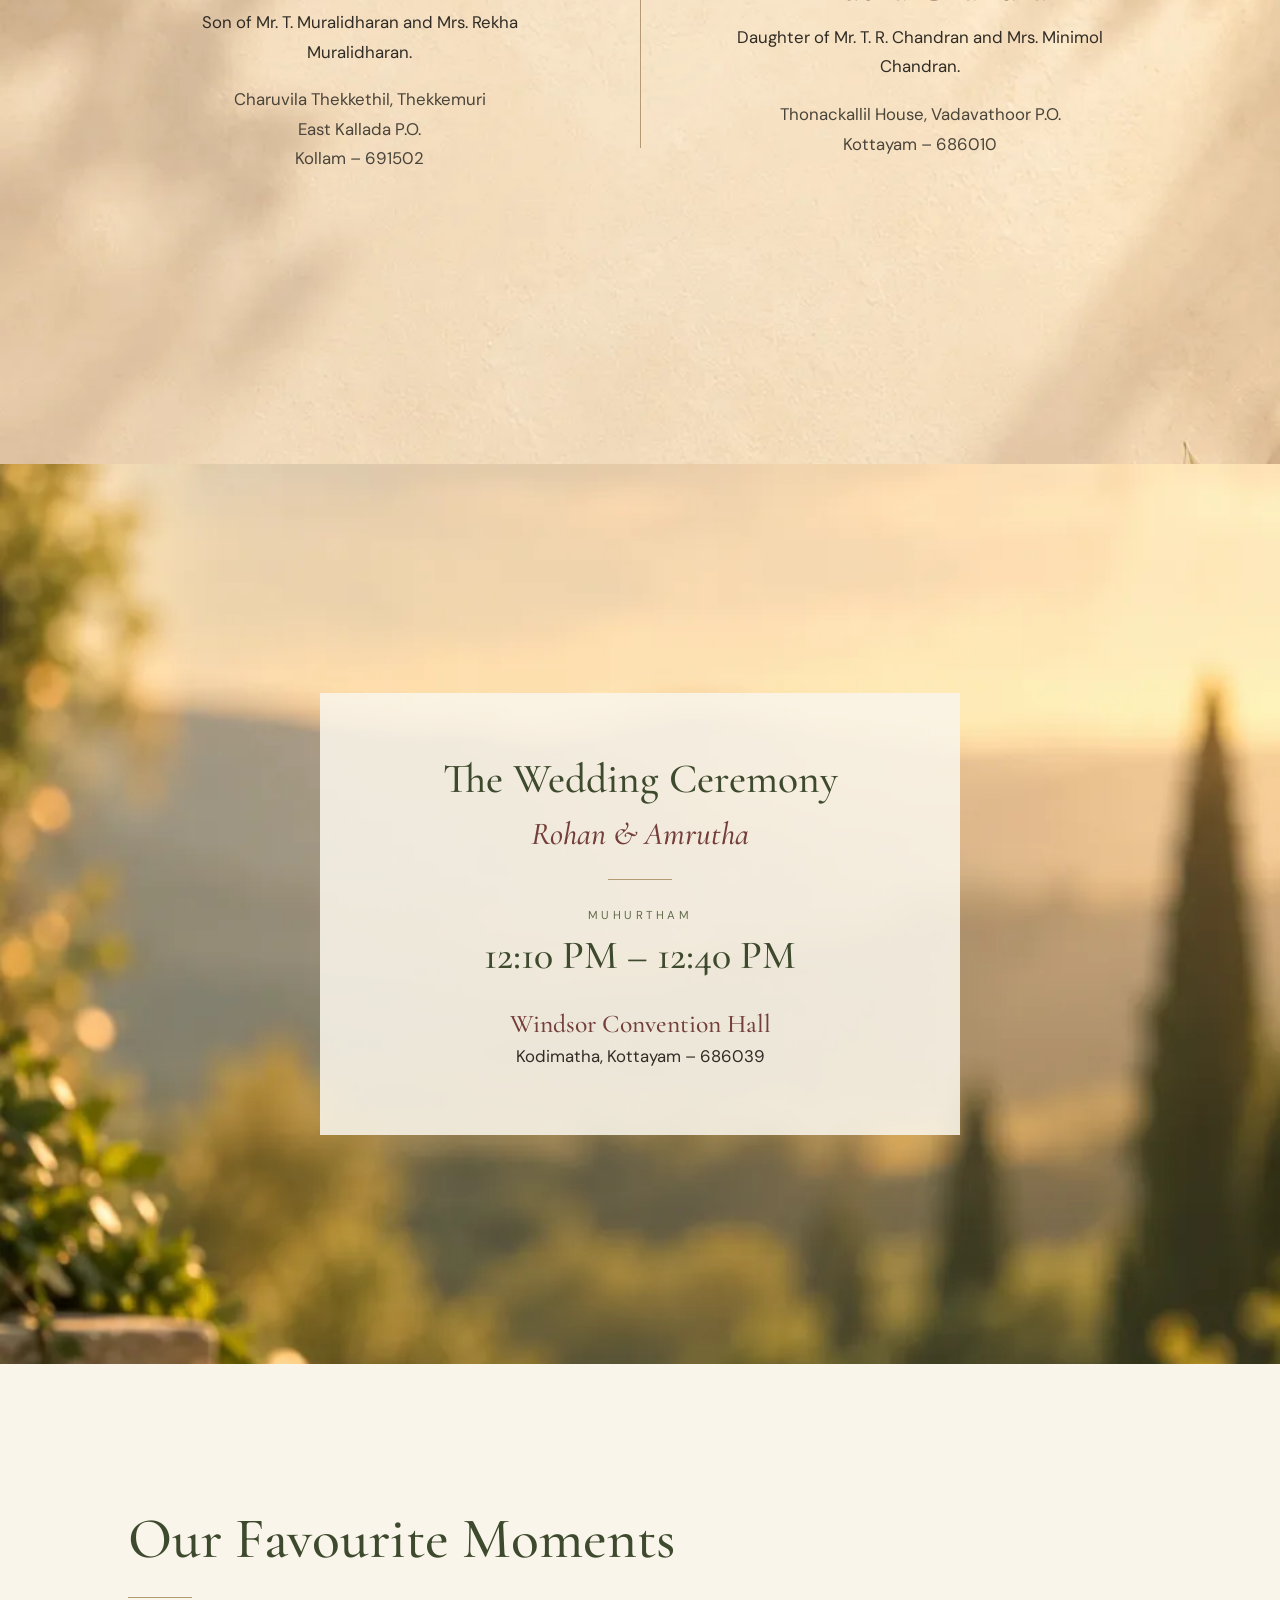
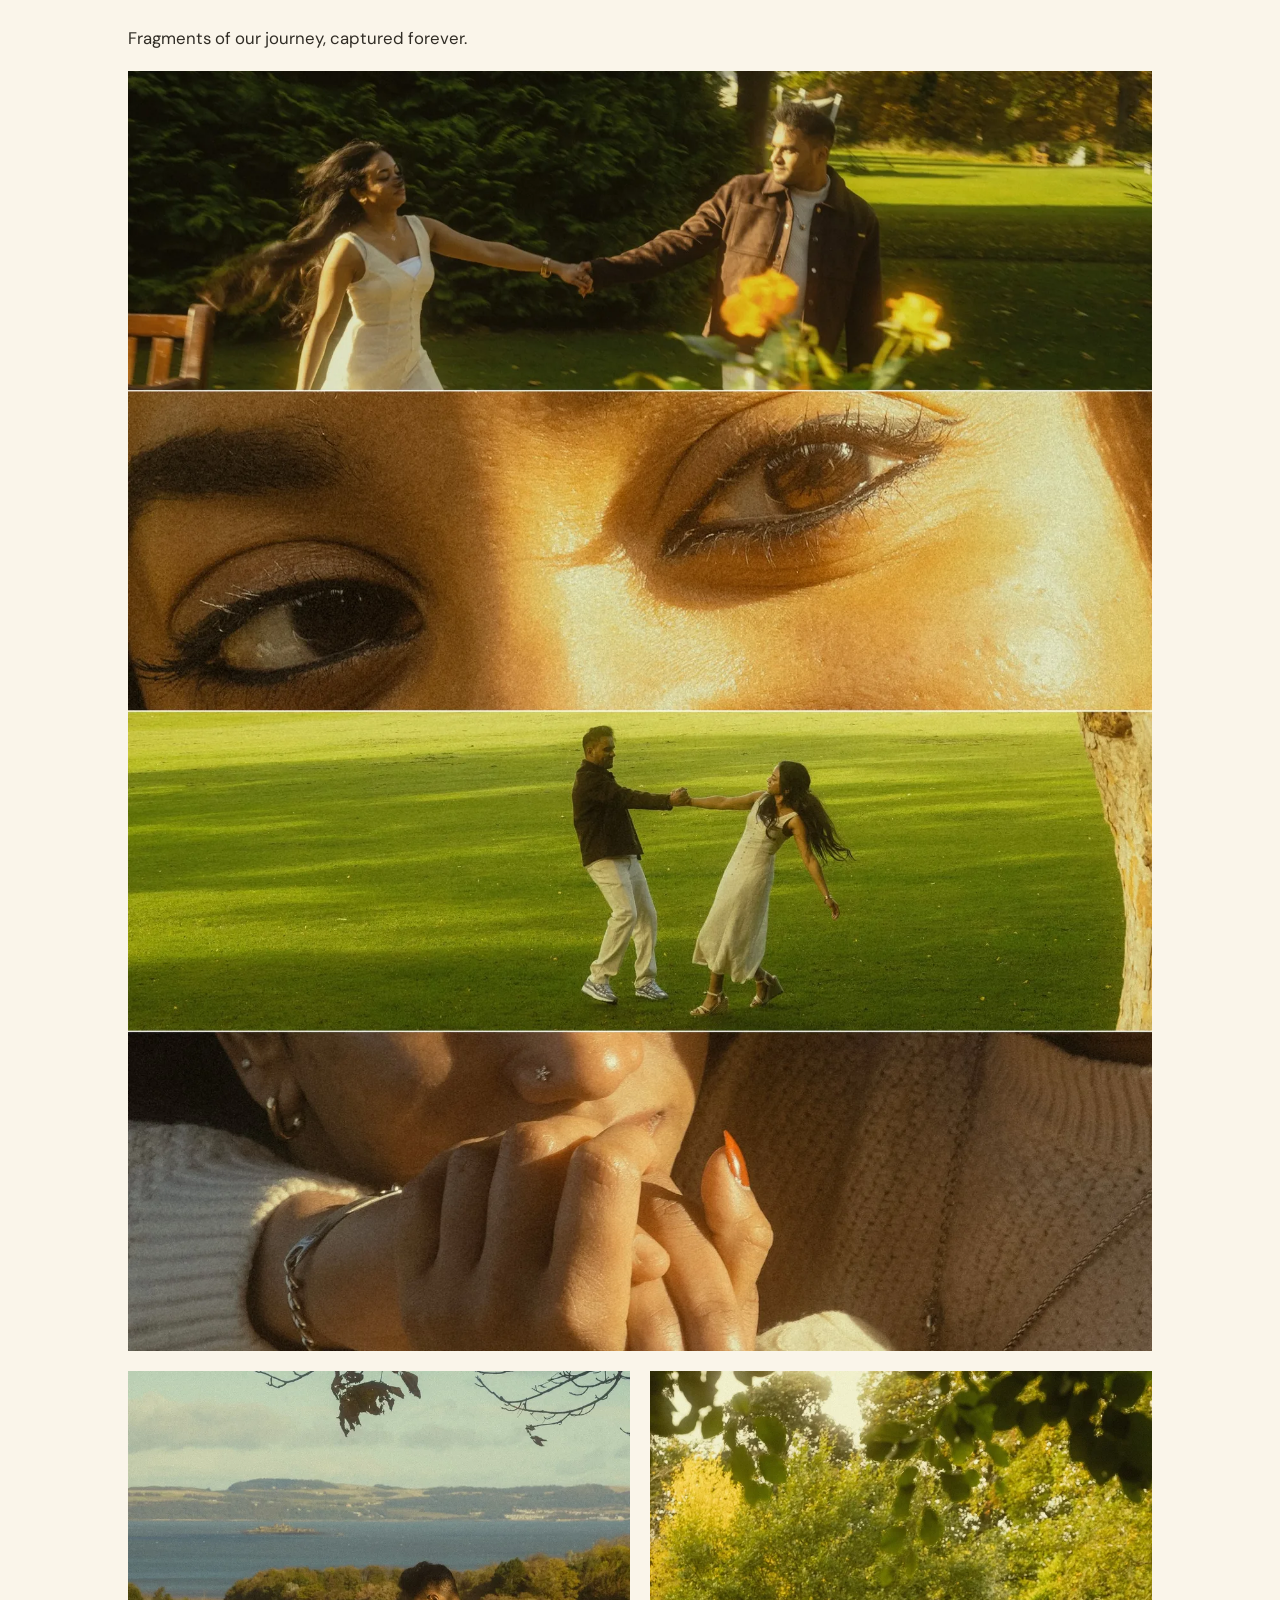
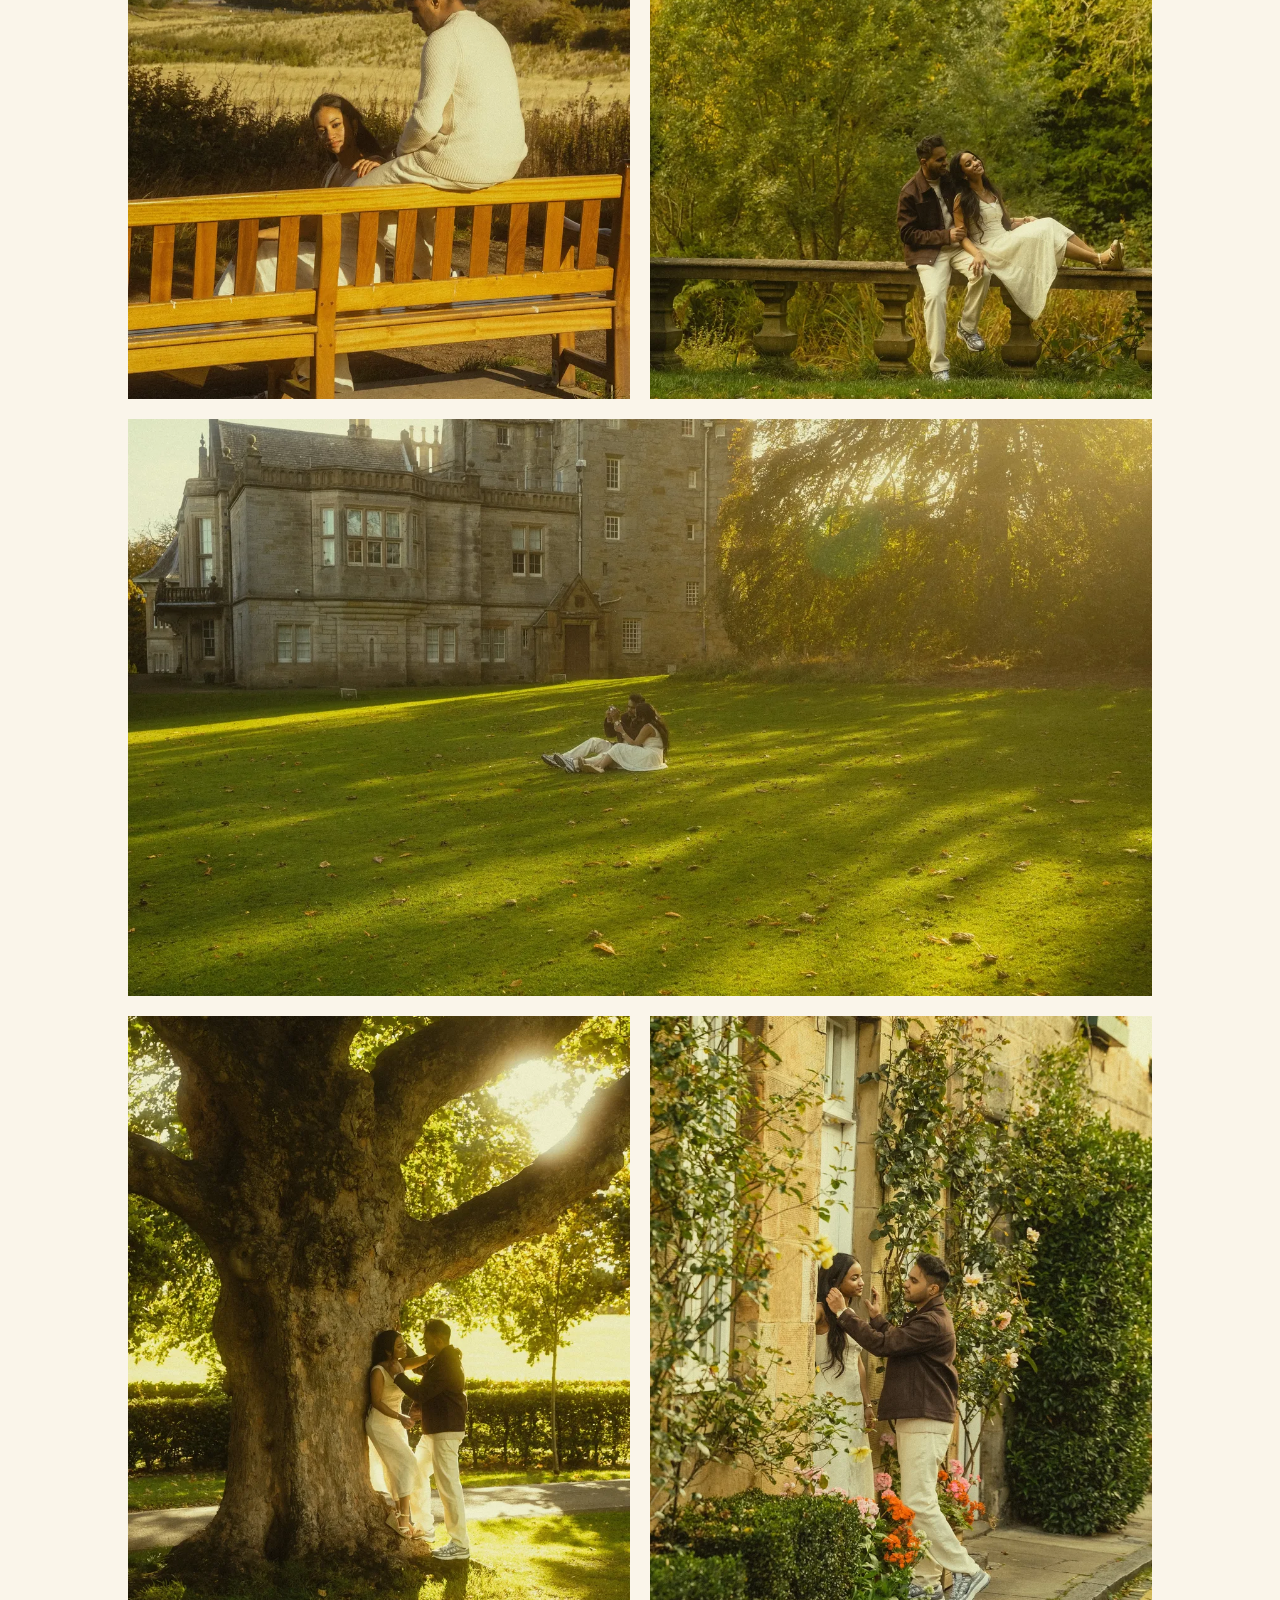
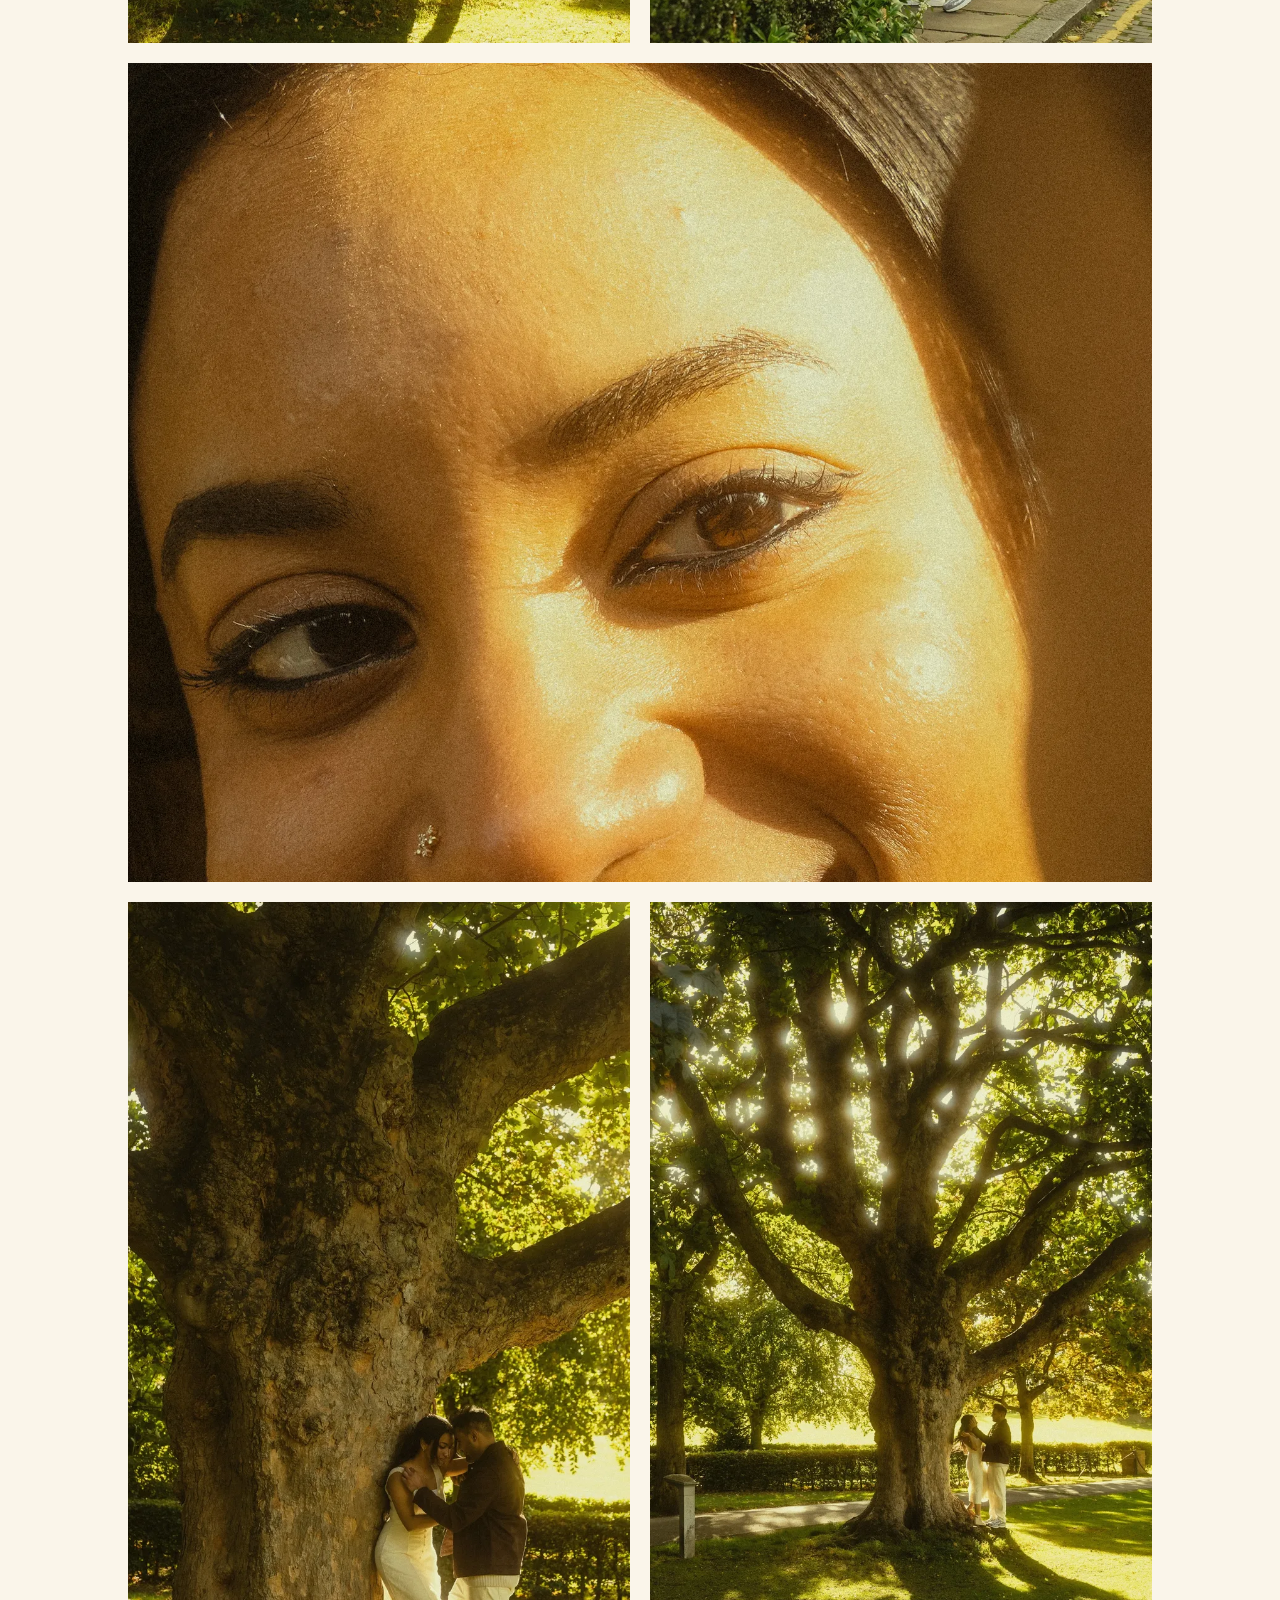
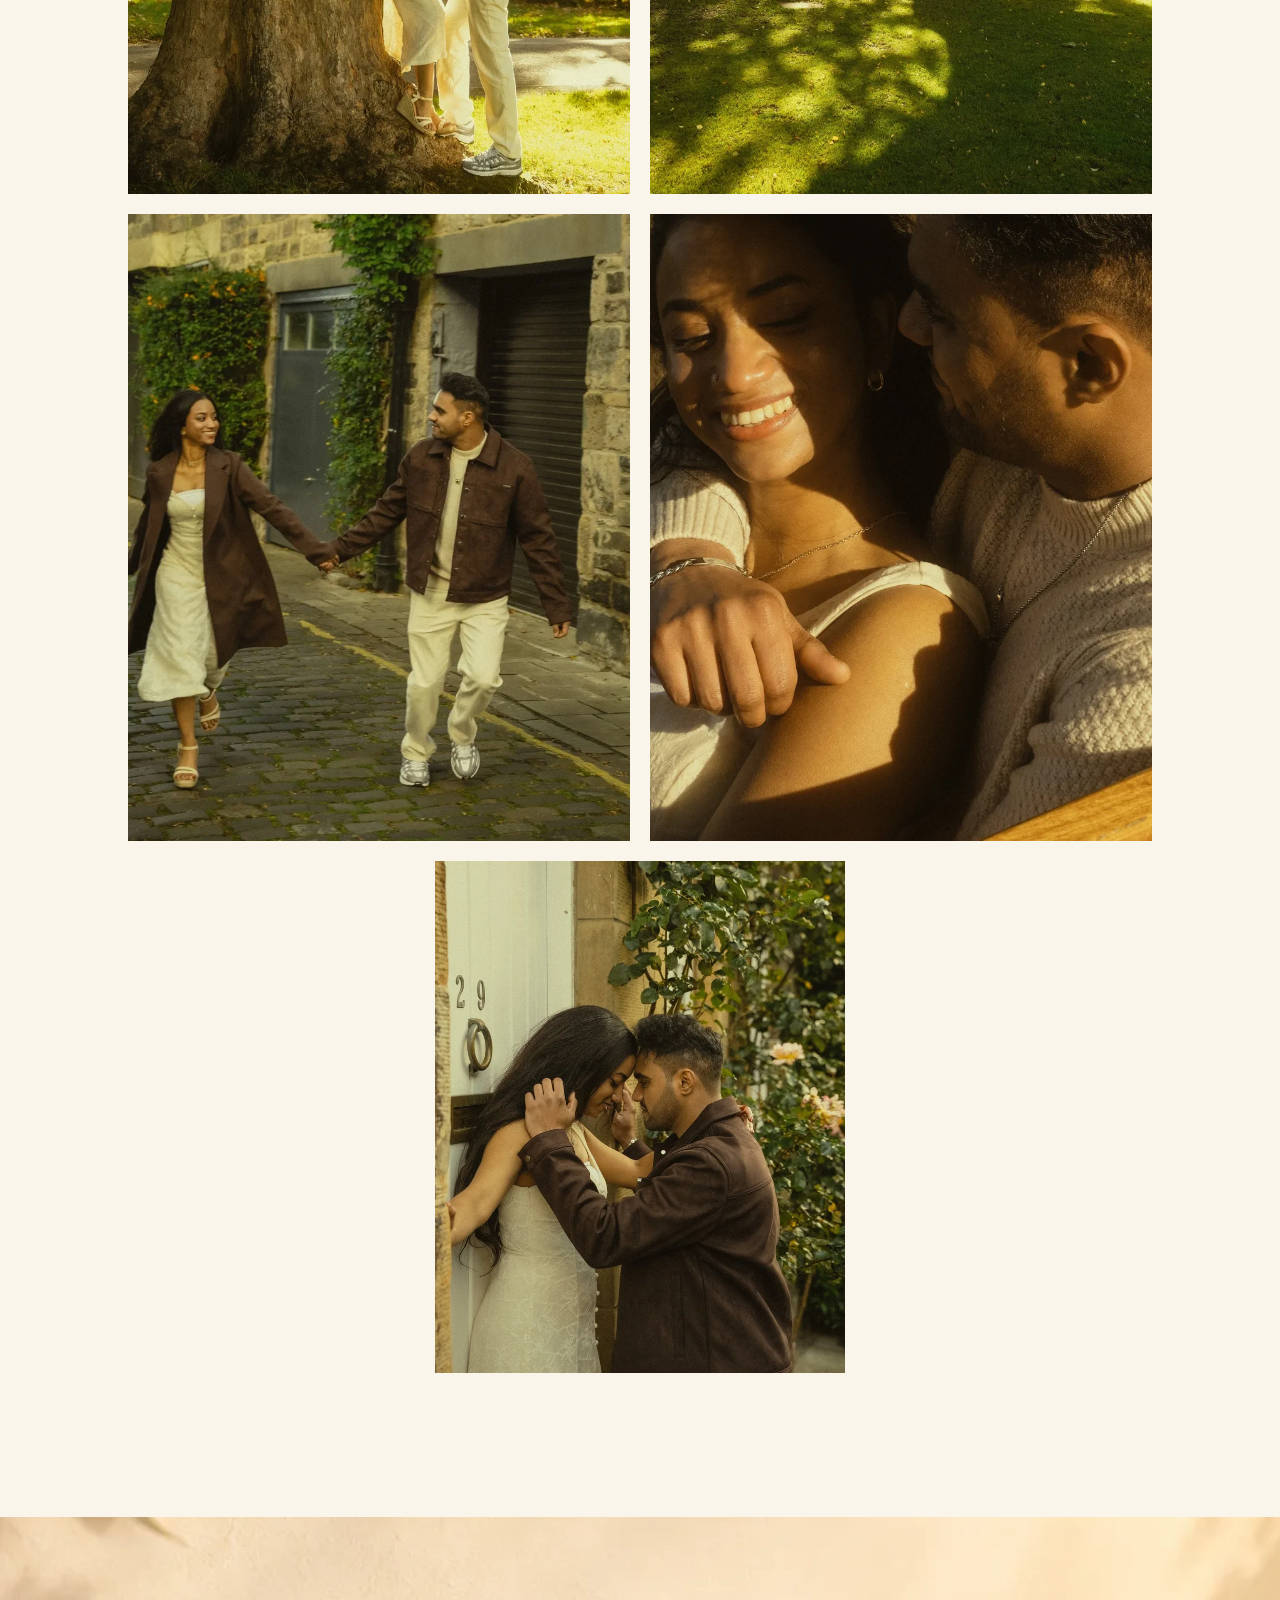
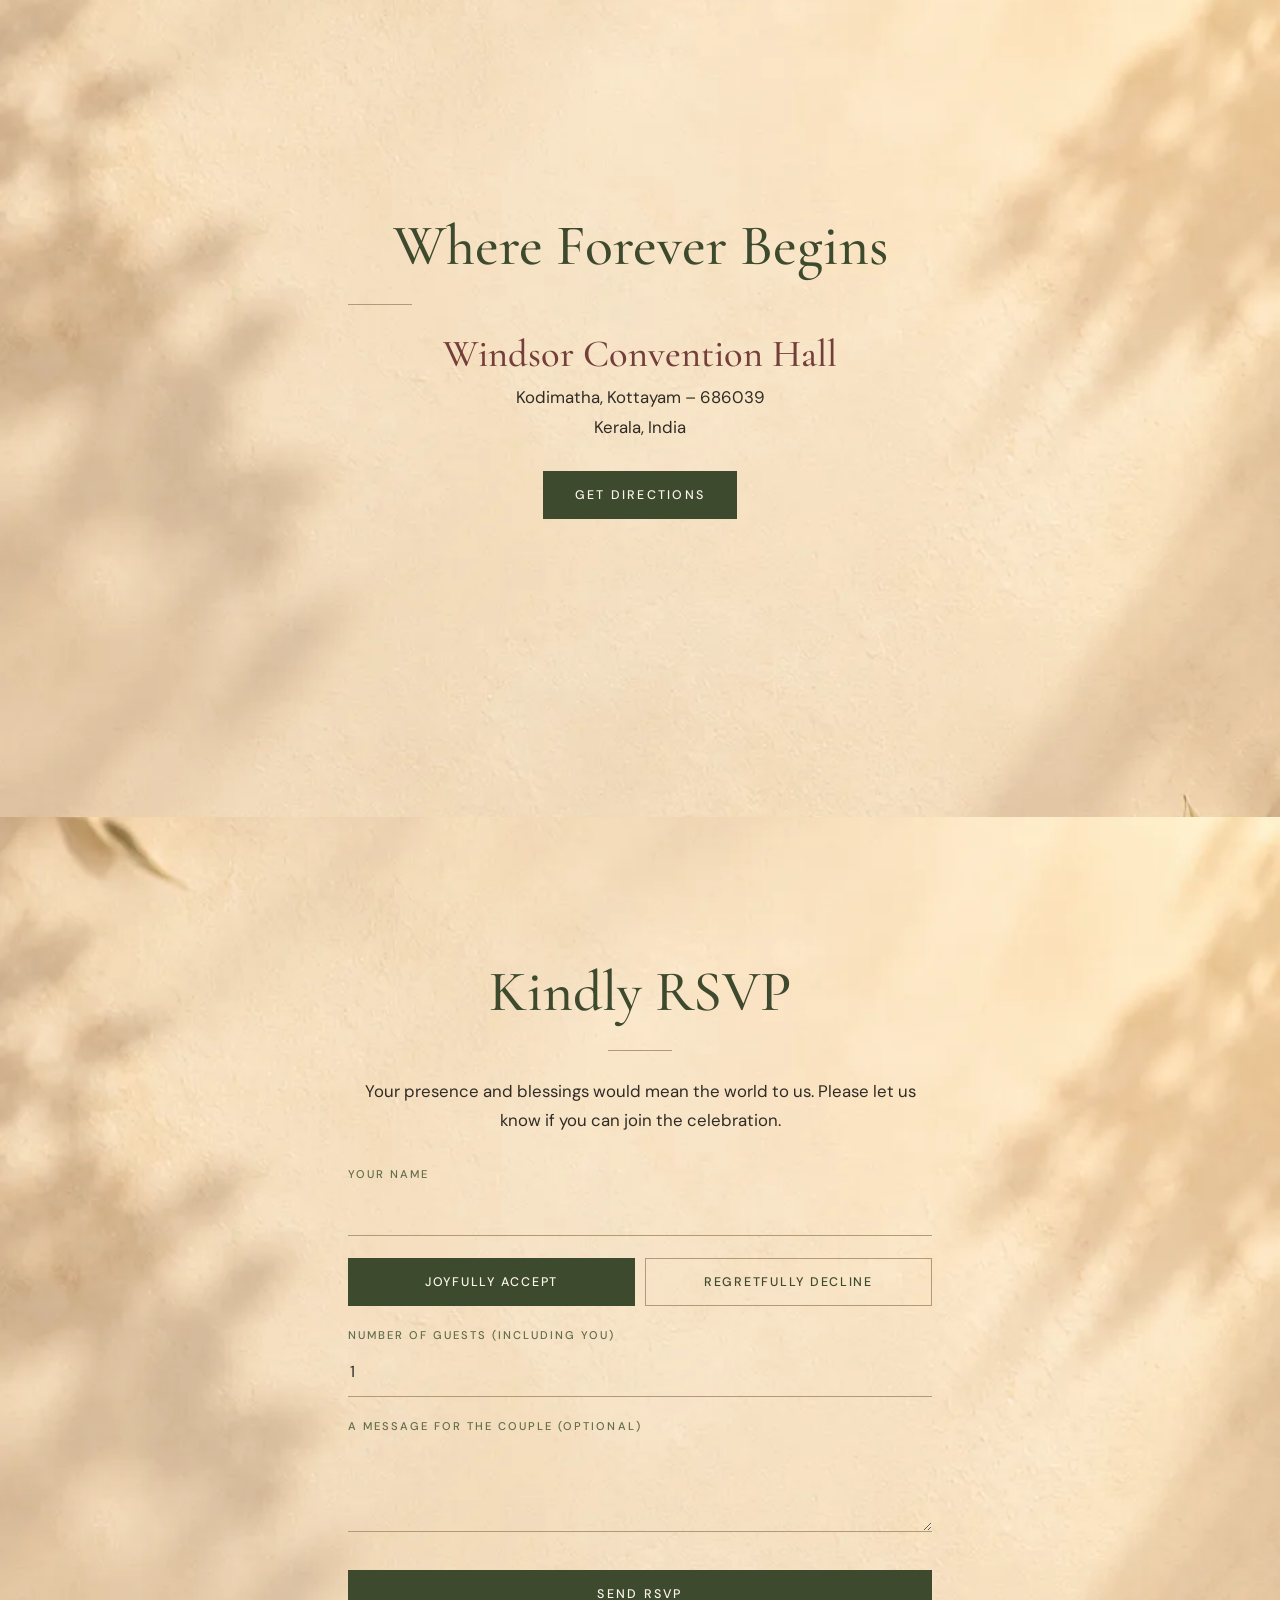
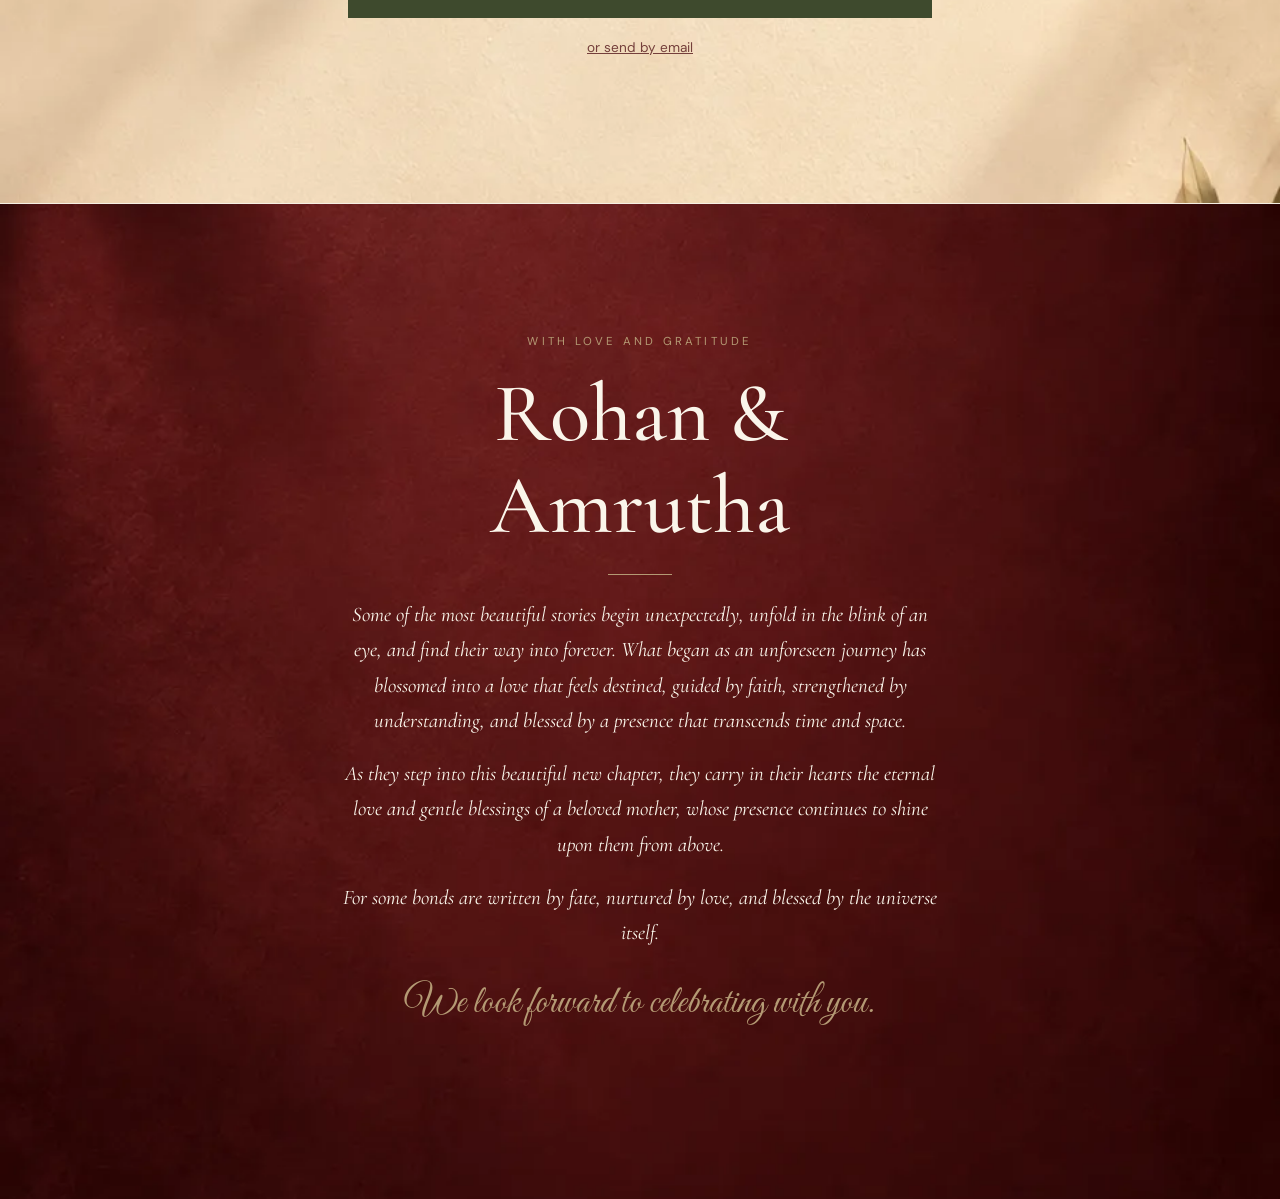
==== commit d772c6bb: "Repush wedding invitation website" ====
--- a/index.html
+++ b/index.html
@@ -3,30 +3,30 @@
 <head>
 <meta charset="utf-8">
 <meta name="viewport" content="width=device-width, initial-scale=1, viewport-fit=cover">
-<title>Amrutha &amp; Rohan | Wedding Invitation</title>
-<meta name="description" content="Join Amrutha Chandran and Rohan Muralidharan as they celebrate the beginning of their forever on 20 December 2026 at Windsor Convention Hall, Kottayam.">
+<title>Rohan &amp; Amrutha | Wedding Invitation</title>
+<meta name="description" content="Join Rohan Muralidharan and Amrutha Chandran as they celebrate the beginning of their forever on 20 December 2026 at Windsor Convention Hall, Kottayam.">
 <meta name="theme-color" content="#3E4A2D">
 <meta property="og:type" content="website">
-<meta property="og:url" content="https://amrutha-rohan.vercel.app/">
-<meta property="og:site_name" content="Amrutha &amp; Rohan">
-<meta property="og:title" content="Amrutha &amp; Rohan | Wedding Invitation">
-<meta property="og:description" content="Join Amrutha Chandran and Rohan Muralidharan as they celebrate the beginning of their forever on 20 December 2026 at Windsor Convention Hall, Kottayam.">
-<meta property="og:image" content="https://amrutha-rohan.vercel.app/assets/img/og-image.jpg">
+<meta property="og:url" content="https://rohan-amrutha.vercel.app/">
+<meta property="og:site_name" content="Rohan &amp; Amrutha">
+<meta property="og:title" content="Rohan &amp; Amrutha | Wedding Invitation">
+<meta property="og:description" content="Join Rohan Muralidharan and Amrutha Chandran as they celebrate the beginning of their forever on 20 December 2026 at Windsor Convention Hall, Kottayam.">
+<meta property="og:image" content="https://rohan-amrutha.vercel.app/assets/img/og-image.jpg">
 <meta property="og:image:width" content="1200">
 <meta property="og:image:height" content="630">
-<meta property="og:image:alt" content="Wedding invitation of Amrutha and Rohan, 20 December 2026, Windsor Convention Hall, Kottayam">
+<meta property="og:image:alt" content="Wedding invitation of Rohan and Amrutha, 20 December 2026, Windsor Convention Hall, Kottayam">
 <meta name="twitter:card" content="summary_large_image">
-<meta name="twitter:title" content="Amrutha &amp; Rohan | Wedding Invitation">
-<meta name="twitter:description" content="Join Amrutha Chandran and Rohan Muralidharan as they celebrate the beginning of their forever on 20 December 2026 at Windsor Convention Hall, Kottayam.">
-<meta name="twitter:image" content="https://amrutha-rohan.vercel.app/assets/img/og-image.jpg">
-<link rel="canonical" href="https://amrutha-rohan.vercel.app/">
+<meta name="twitter:title" content="Rohan &amp; Amrutha | Wedding Invitation">
+<meta name="twitter:description" content="Join Rohan Muralidharan and Amrutha Chandran as they celebrate the beginning of their forever on 20 December 2026 at Windsor Convention Hall, Kottayam.">
+<meta name="twitter:image" content="https://rohan-amrutha.vercel.app/assets/img/og-image.jpg">
+<link rel="canonical" href="https://rohan-amrutha.vercel.app/">
 <link rel="preconnect" href="https://fonts.googleapis.com">
 <link rel="preconnect" href="https://fonts.gstatic.com" crossorigin>
 <link href="https://fonts.googleapis.com/css2?family=Cormorant+Garamond:ital,wght@0,400;0,500;0,600;1,400;1,500&family=DM+Sans:wght@400;500&family=Great+Vibes&display=swap" rel="stylesheet">
 <link rel="preload" as="image" href="assets/img/hero-800.webp" imagesrcset="assets/img/hero-800.webp 800w, assets/img/hero-1600.webp 1600w" imagesizes="(min-width:900px) 560px, 100vw" fetchpriority="high">
 <link rel="stylesheet" href="css/style.css">
 </head>
-<body class="intro-active" data-names="Amrutha &amp; Rohan" data-side="bride">
+<body class="intro-active" data-sheet="https://script.google.com/macros/s/AKfycbxnfupFP7bnSykI128zJBtl3oEw5b73v6ddfIjx8ZezD4WRmCgwFtLF0yWzLAcT8qKT/exec" data-names="Rohan &amp; Amrutha" data-side="groom">
 
 <!-- 01 Opening video -->
 <div class="intro" id="intro" aria-hidden="true">
@@ -44,10 +44,10 @@
 
 <main>
   <header class="hero" id="top">
-    <img class="hero-img" id="heroImg" src="assets/img/hero-1200.jpg" srcset="assets/img/hero-800.webp 800w, assets/img/hero-1600.webp 1600w" sizes="(min-width:900px) 560px, 100vw" width="2061" height="2576" alt="Four-panel film-style portrait of Amrutha and Rohan in a garden" fetchpriority="high" decoding="async">
+    <img class="hero-img" id="heroImg" src="assets/img/hero-1200.jpg" srcset="assets/img/hero-800.webp 800w, assets/img/hero-1600.webp 1600w" sizes="(min-width:900px) 560px, 100vw" width="2061" height="2576" alt="Four-panel film-style portrait of Rohan and Amrutha in a garden" fetchpriority="high" decoding="async">
     <div class="hero-text">
       <p class="eyebrow">Together with their families</p>
-      <h1>Amrutha &amp; Rohan</h1>
+      <h1>Rohan &amp; Amrutha</h1>
       <p class="script">The beginning of our forever.</p>
       <a class="scroll-ind" href="#date" aria-label="Scroll down"><span></span></a>
     </div>
@@ -78,9 +78,9 @@
     <div class="wrap">
       <p class="eyebrow center" data-reveal>Together with their families</p>
       <div class="pair">
+        <article data-reveal><h3>The Groom</h3><p class="name">Rohan Muralidharan</p><p>Son of Mr. T. Muralidharan and Mrs. Rekha Muralidharan.</p><address>Charuvila Thekkethil, Thekkemuri<br>East Kallada P.O.<br>Kollam – 691502</address></article>
+        <span class="rule v"></span>
         <article data-reveal><h3>The Bride</h3><p class="name">Amrutha Chandran</p><p>Daughter of Mr. T. R. Chandran and Mrs. Minimol Chandran.</p><address>Thonackallil House, Vadavathoor P.O.<br>Kottayam – 686010</address></article>
-        <span class="rule v"></span>
-        <article data-reveal><h3>The Groom</h3><p class="name">Rohan Muralidharan</p><p>Son of Mr. T. Muralidharan and Mrs. Rekha Muralidharan.</p><address>Charuvila Thekkethil, Thekkemuri<br>East Kallada P.O.<br>Kollam – 691502</address></article>
       </div>
     </div>
   </section>
@@ -89,7 +89,7 @@
     <div class="wrap">
       <div class="panel ceremony stagger">
         <h2>The Wedding Ceremony</h2>
-        <p class="names">Amrutha &amp; Rohan</p>
+        <p class="names">Rohan &amp; Amrutha</p>
         <span class="rule"></span>
         <p class="mu">Muhurtham</p>
         <p class="time">12:10 PM – 12:40 PM</p>
@@ -142,7 +142,7 @@
   <section class="closing" id="closing">
     <div class="closing-in" data-reveal>
       <p class="eyebrow">With love and gratitude</p>
-      <h2 class="big">Amrutha &amp; Rohan</h2>
+      <h2 class="big">Rohan &amp; Amrutha</h2>
       <span class="rule"></span>
       <p class="quote-text">Some of the most beautiful stories begin unexpectedly, unfold in the blink of an eye, and find their way into forever. What began as an unforeseen journey has blossomed into a love that feels destined, guided by faith, strengthened by understanding, and blessed by a presence that transcends time and space.</p>
       <p class="quote-text">As they step into this beautiful new chapter, they carry in their hearts the eternal love and gentle blessings of a beloved mother, whose presence continues to shine upon them from above.</p>
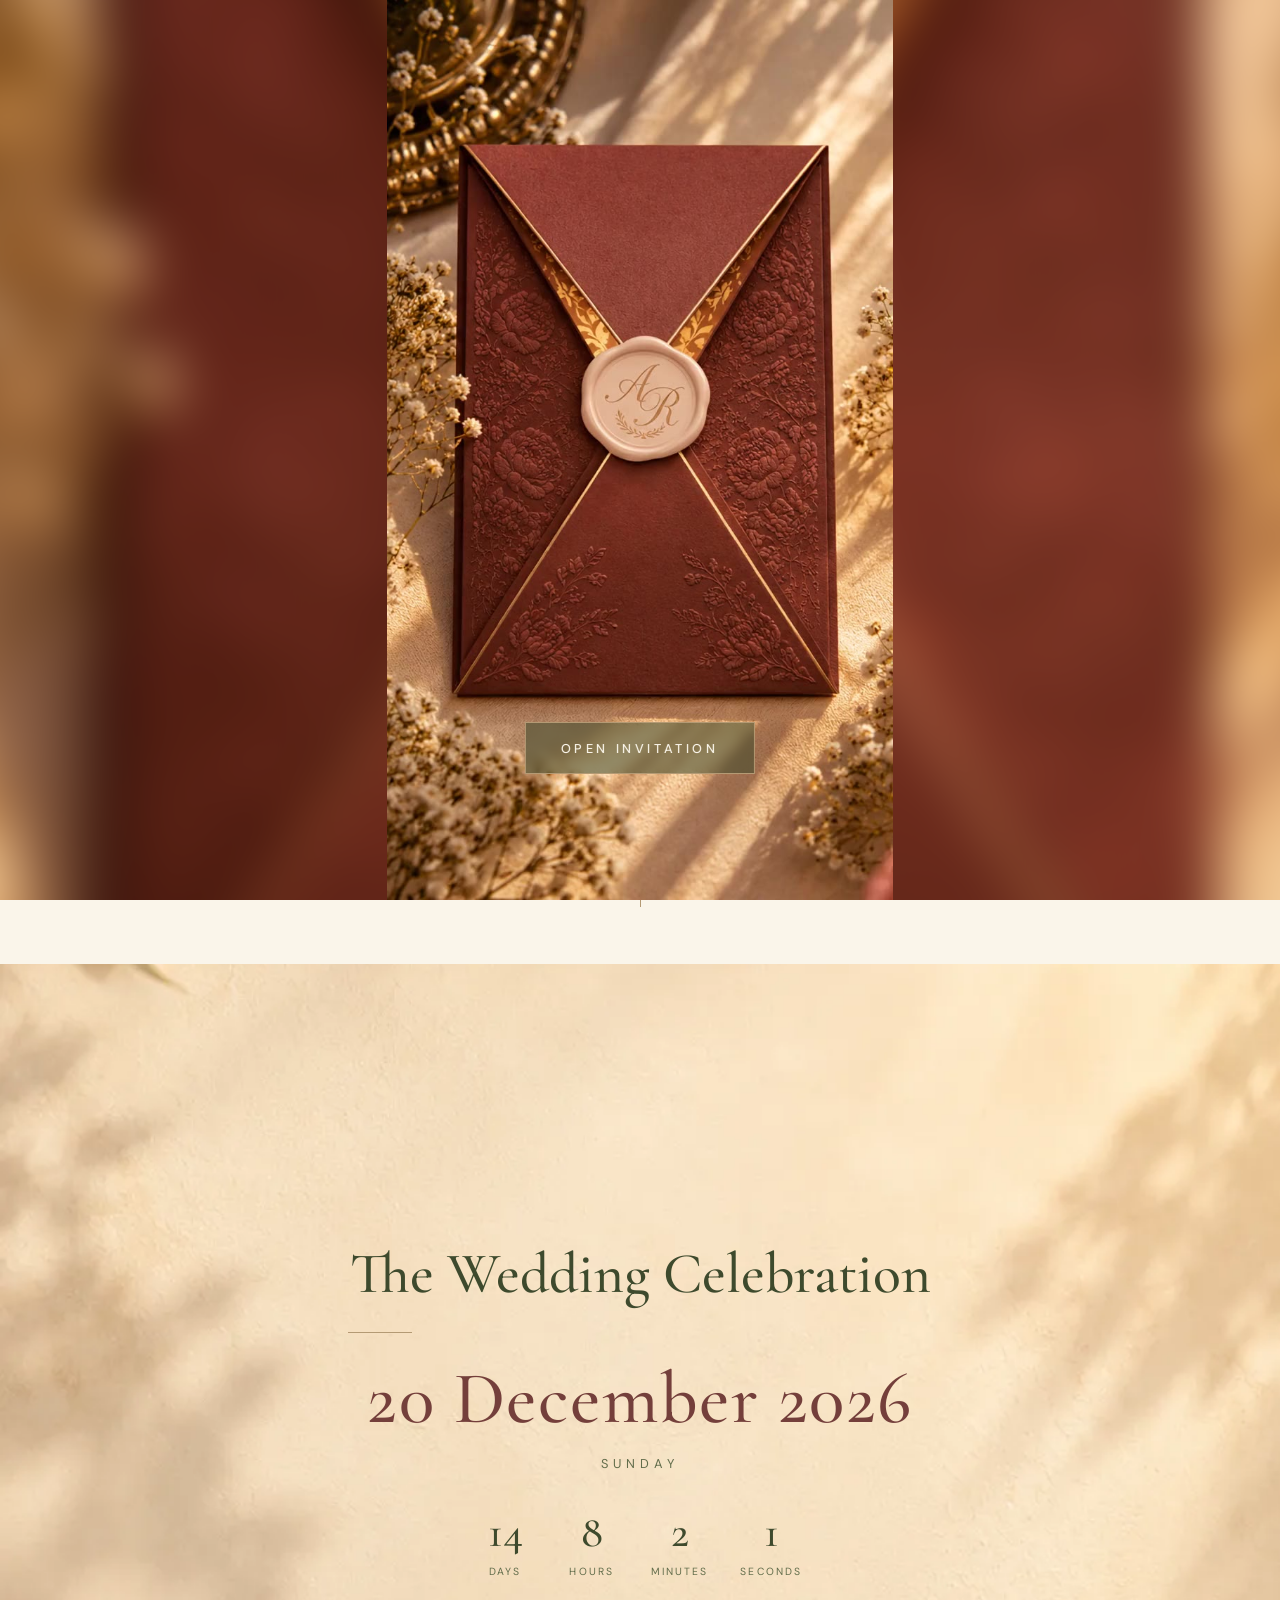
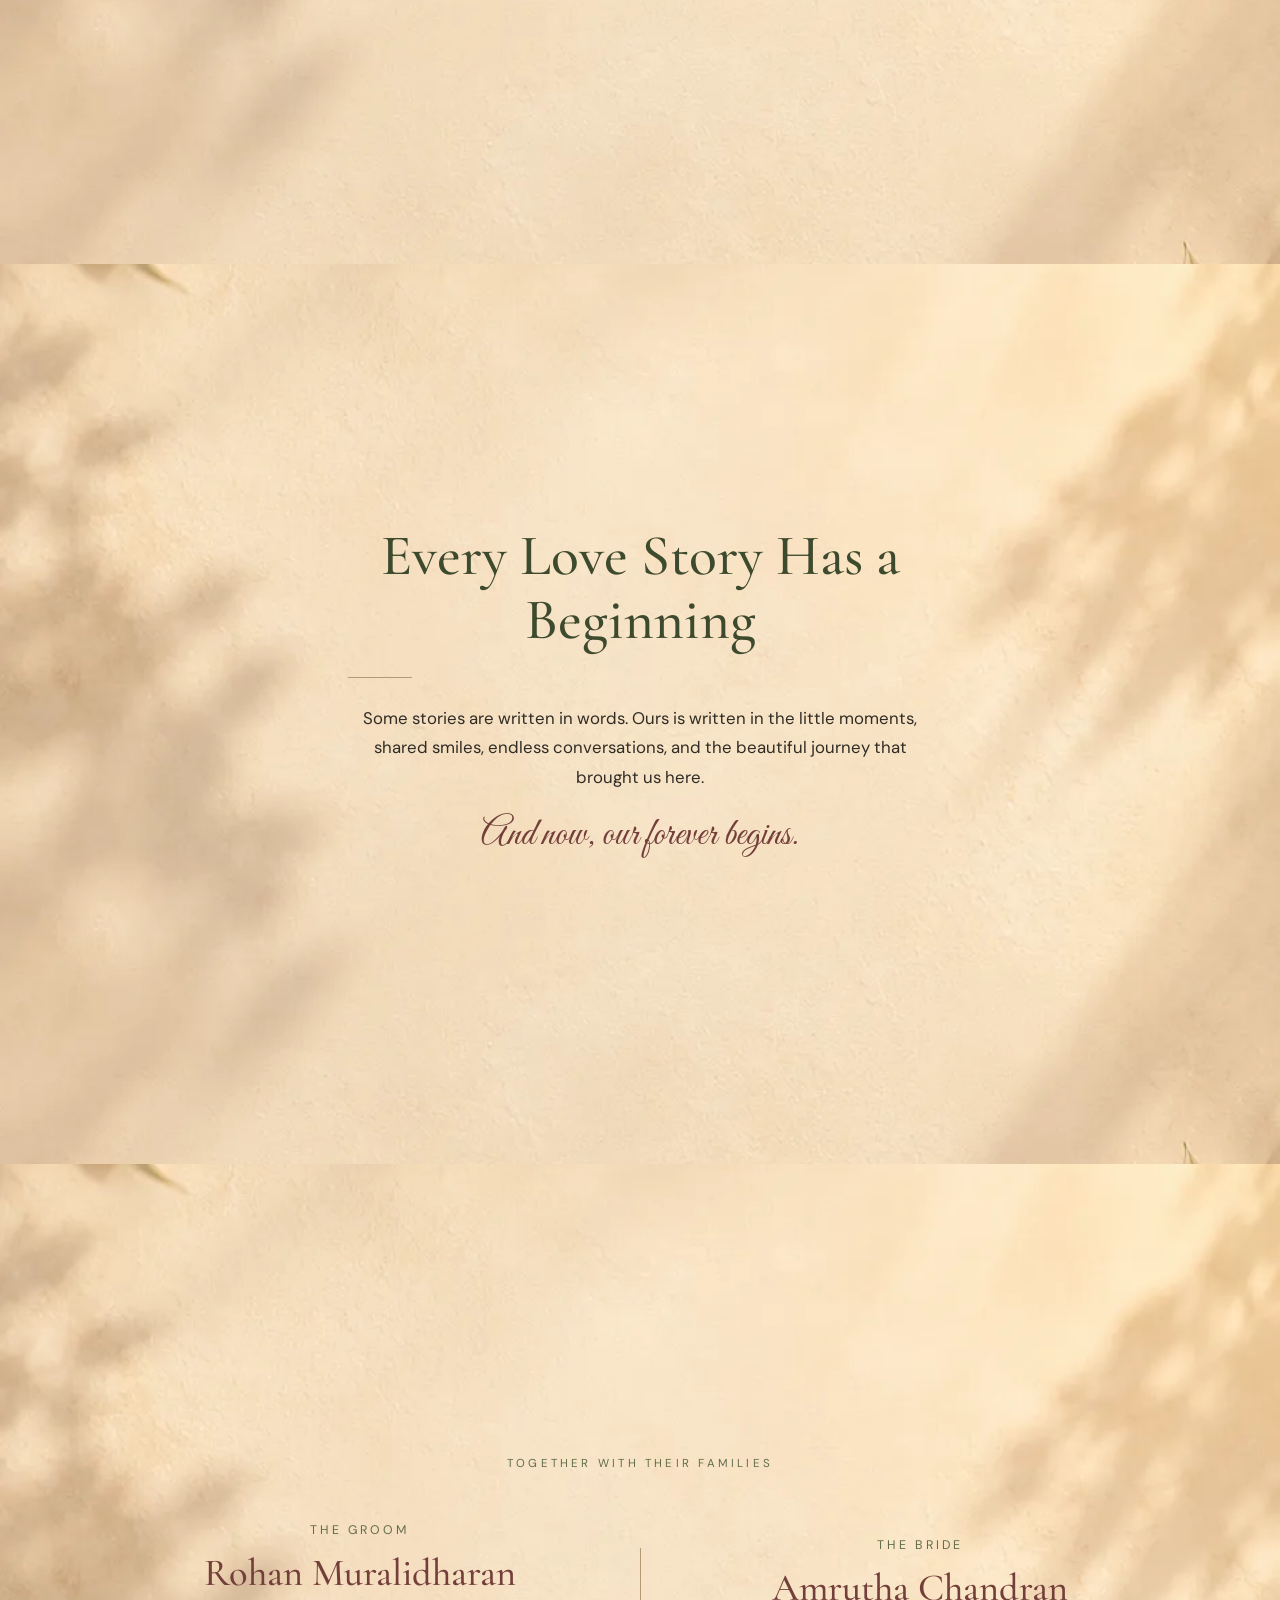
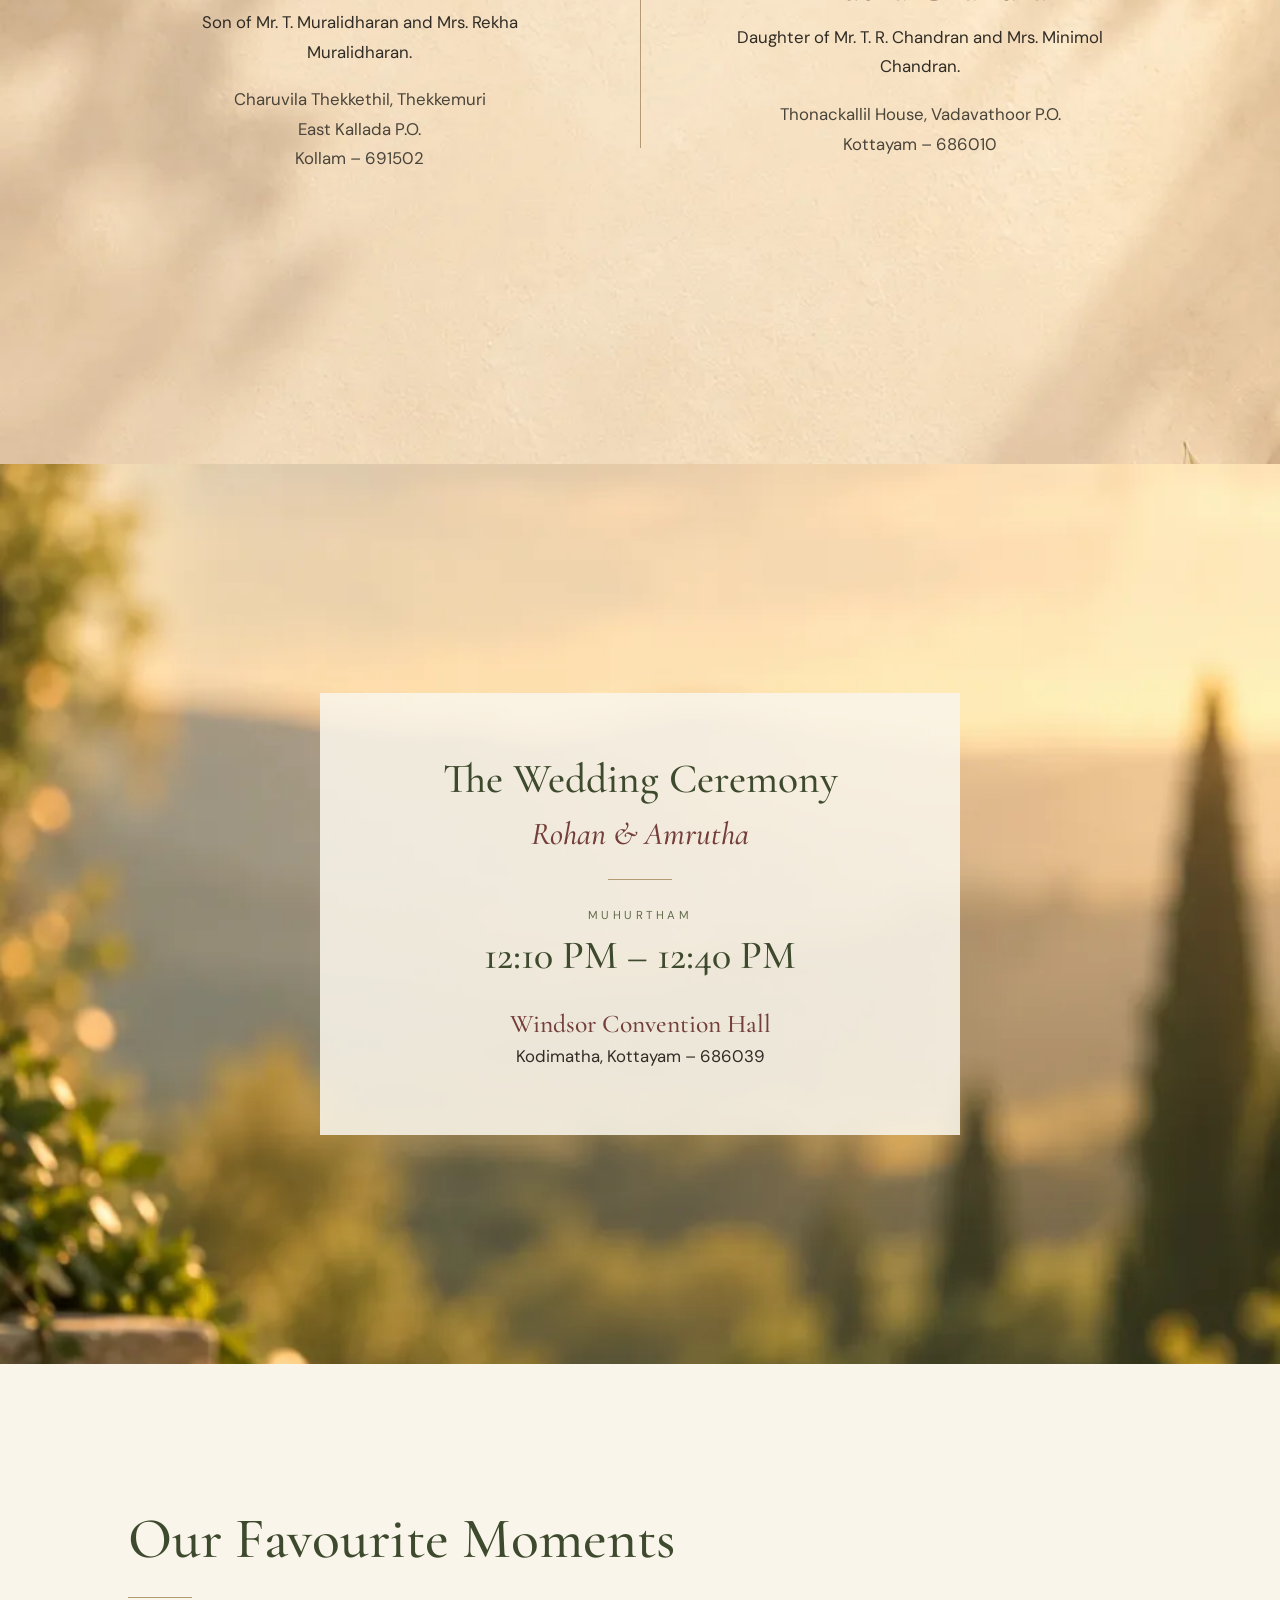
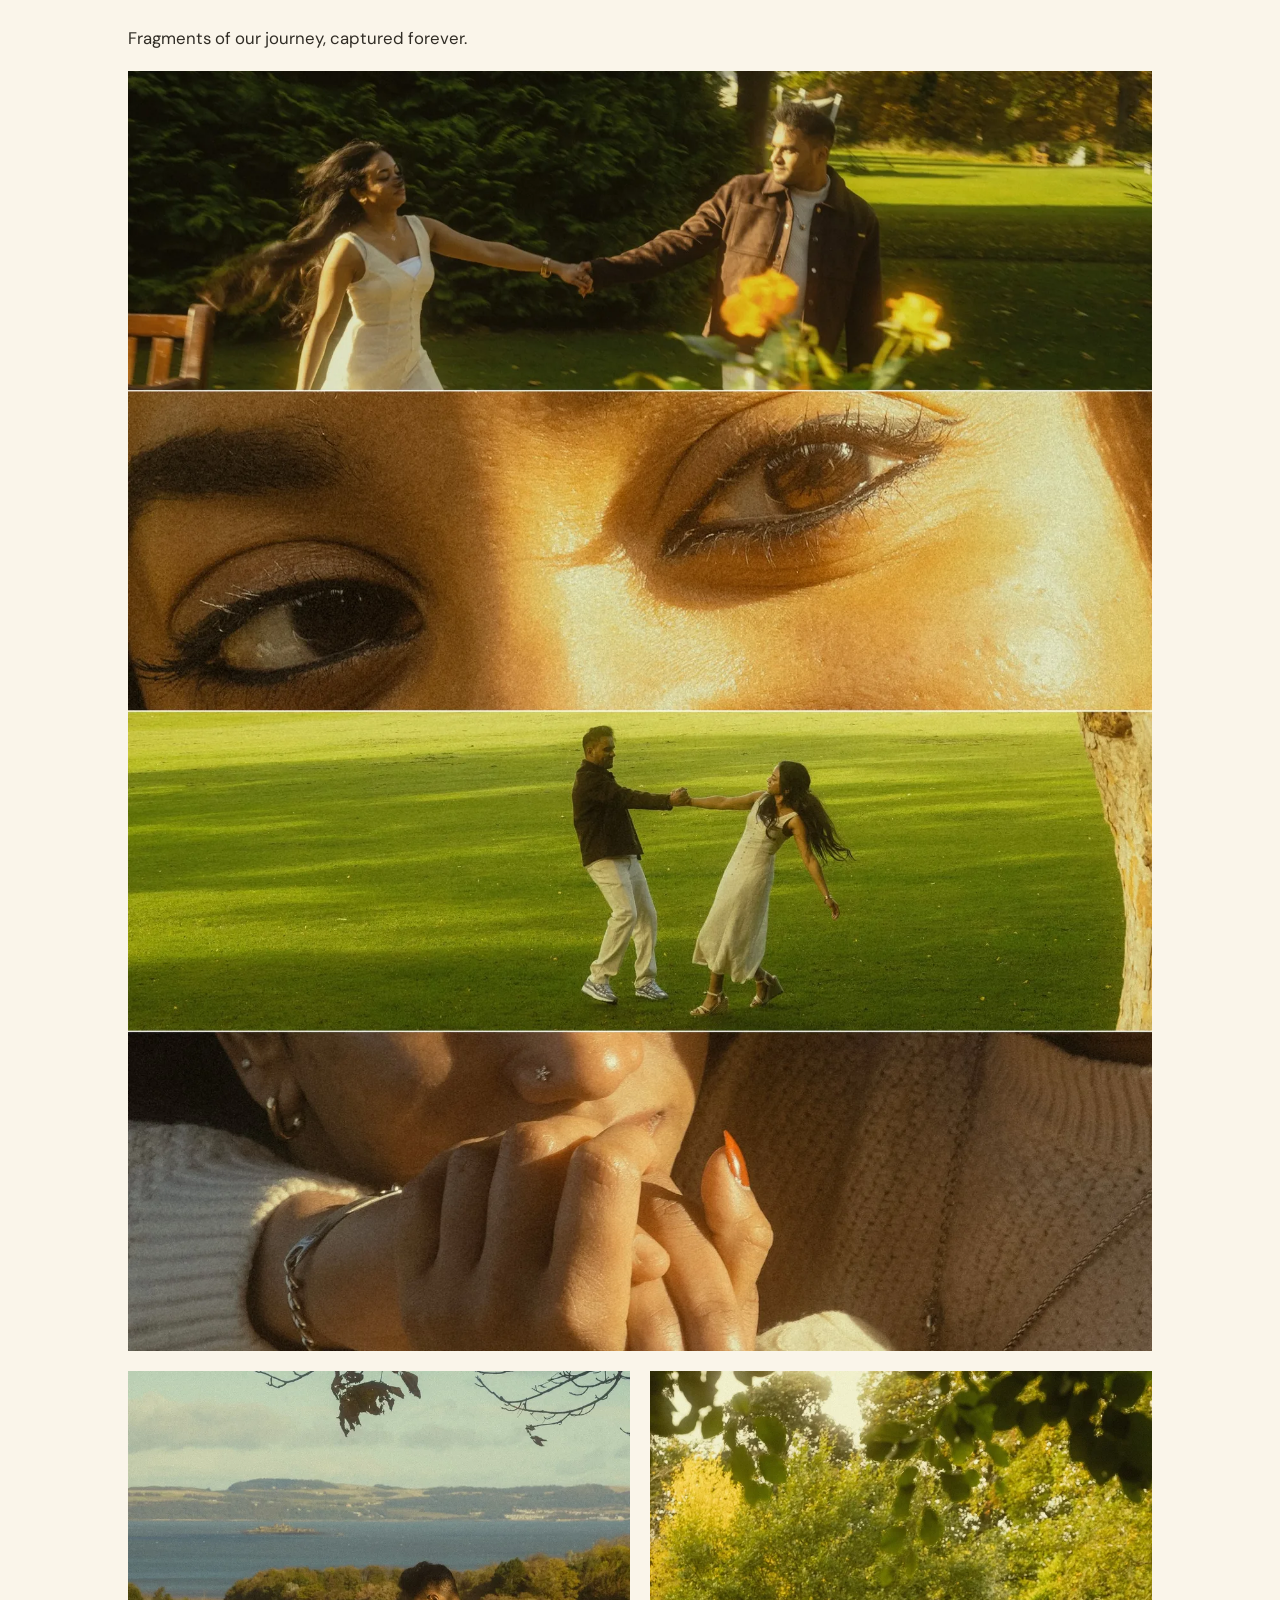
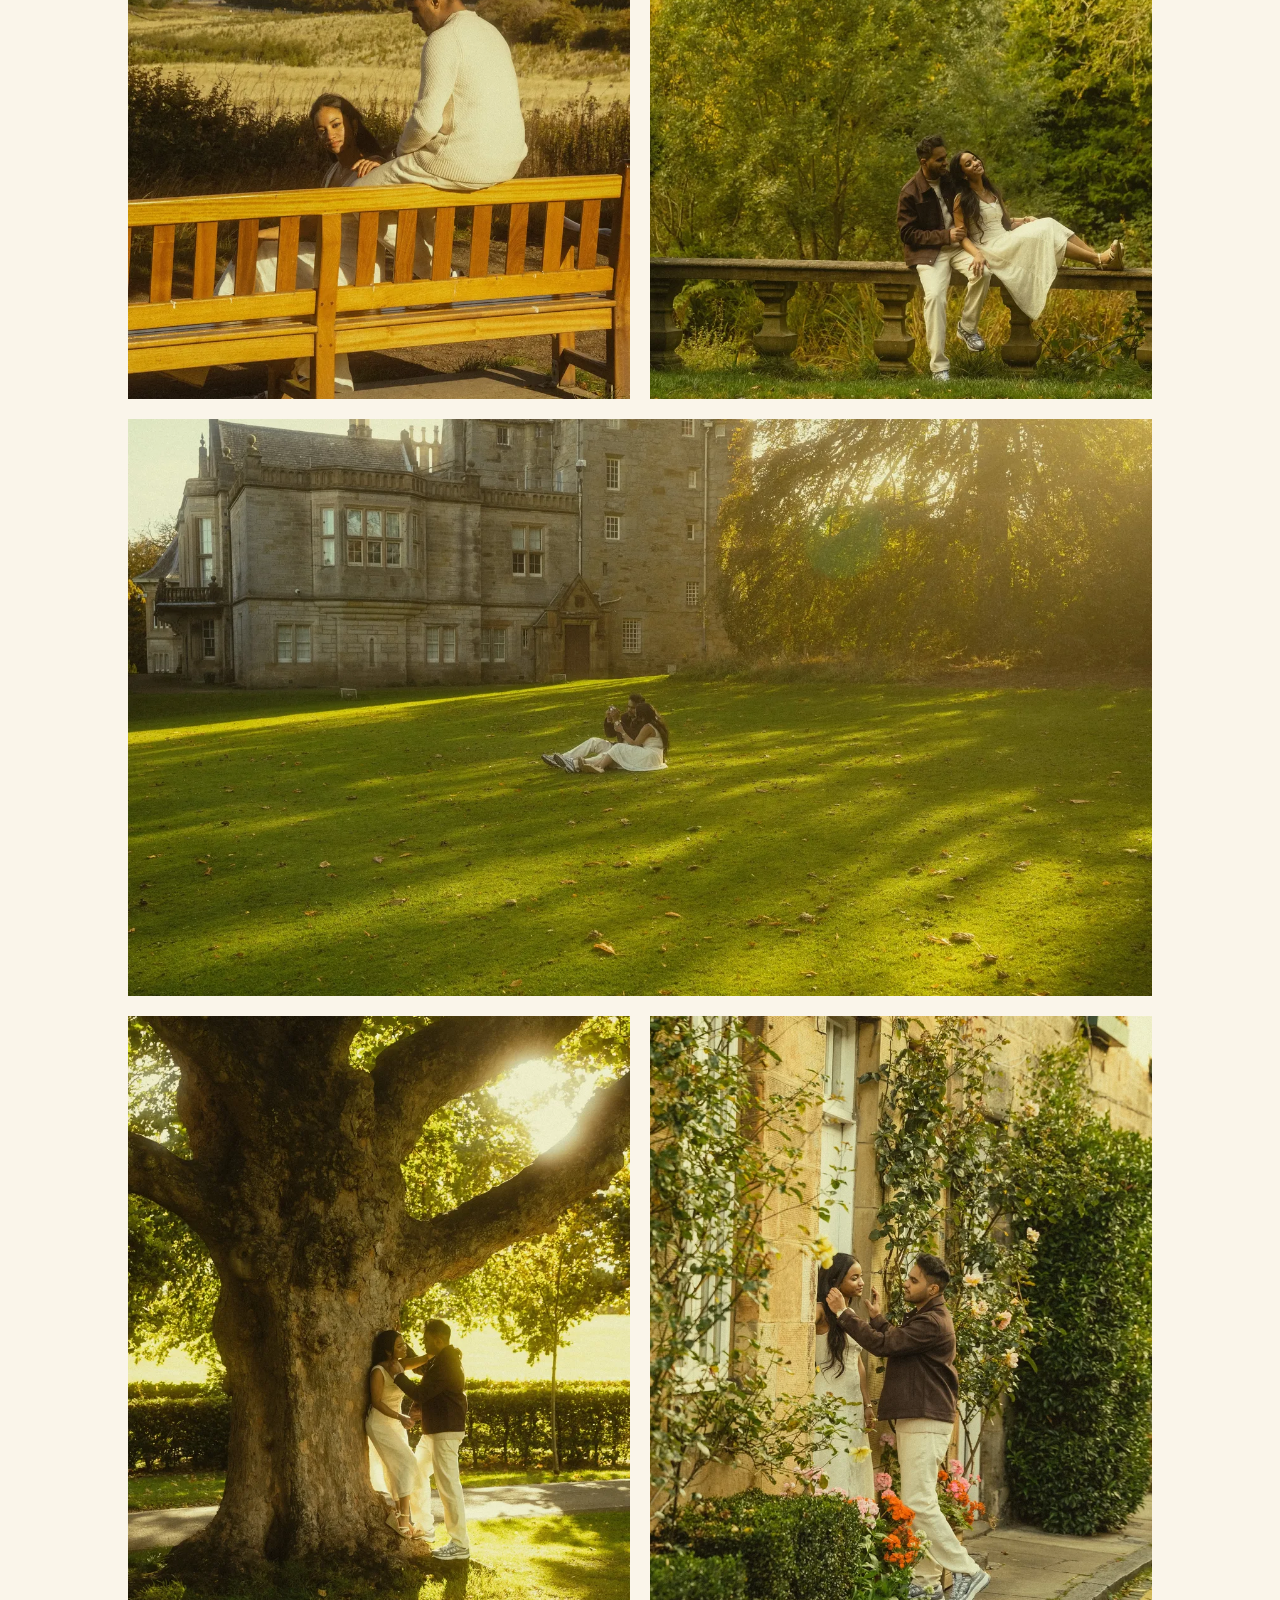
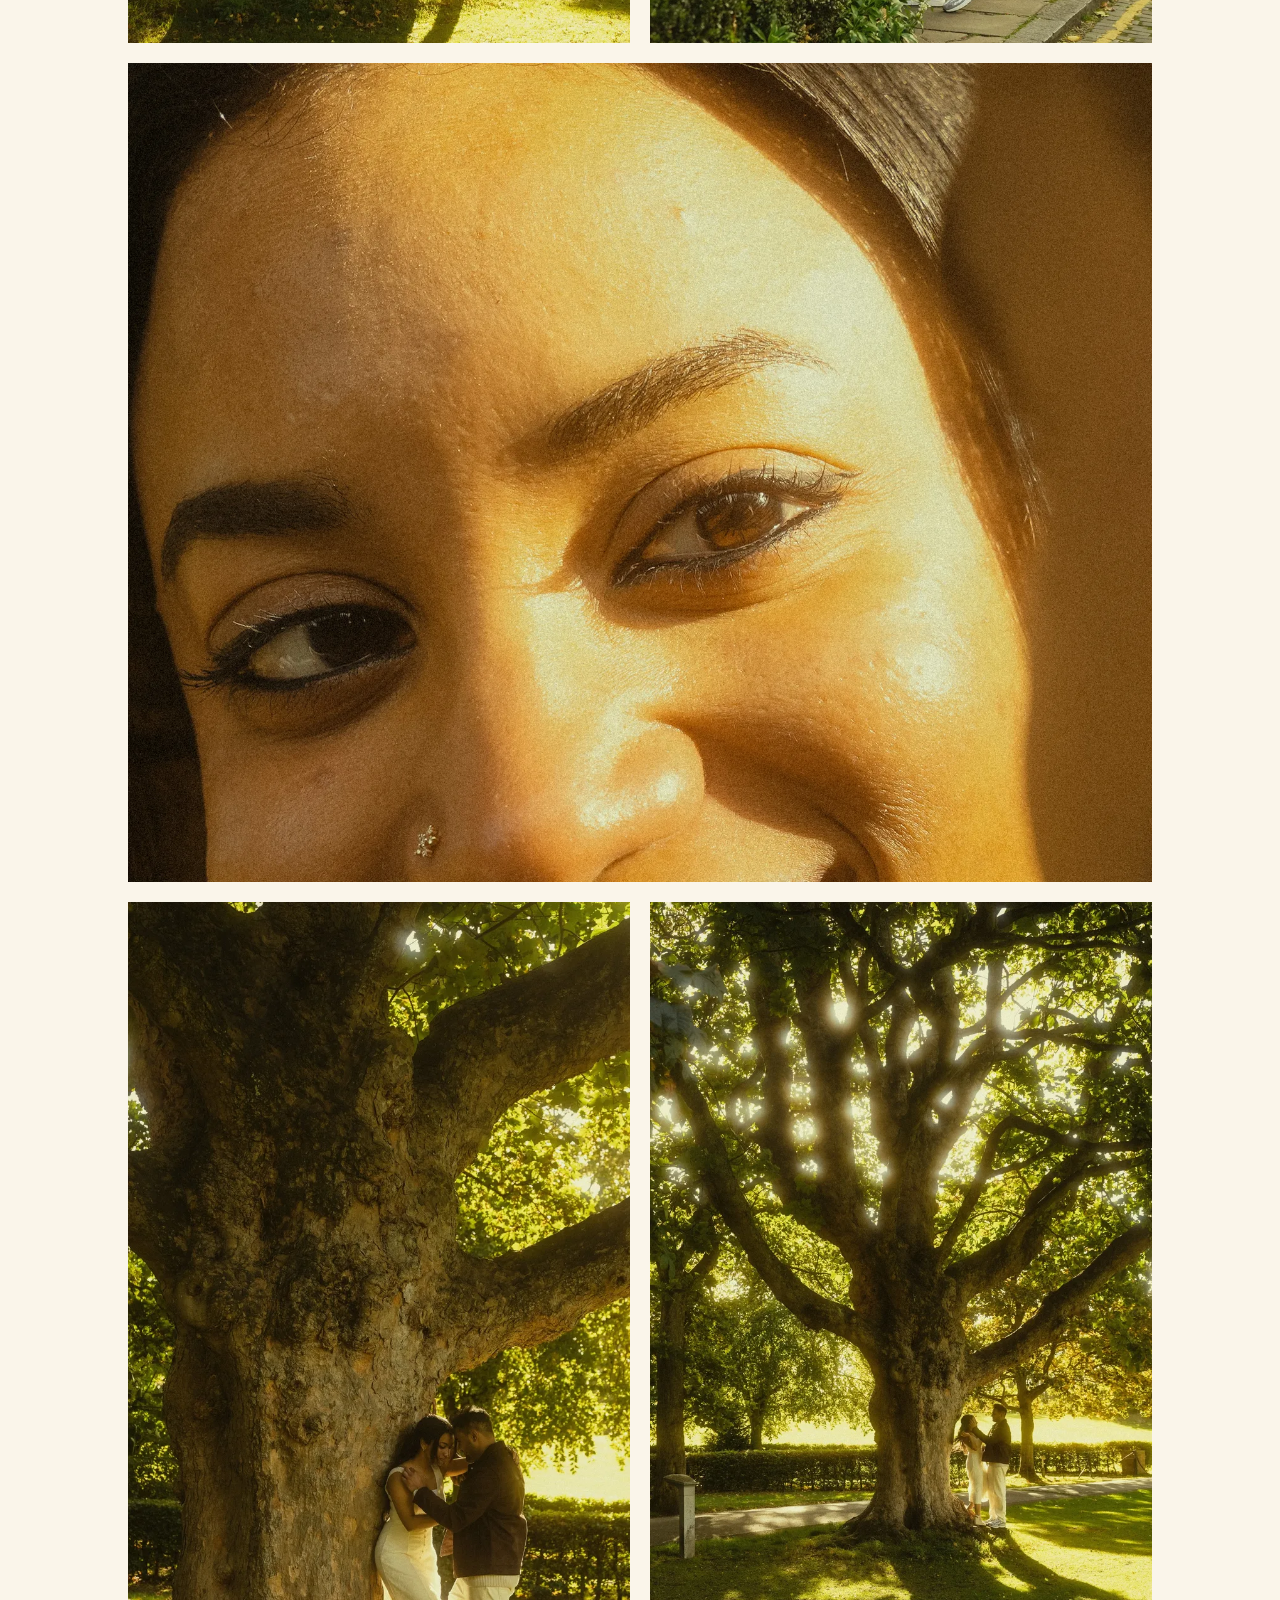
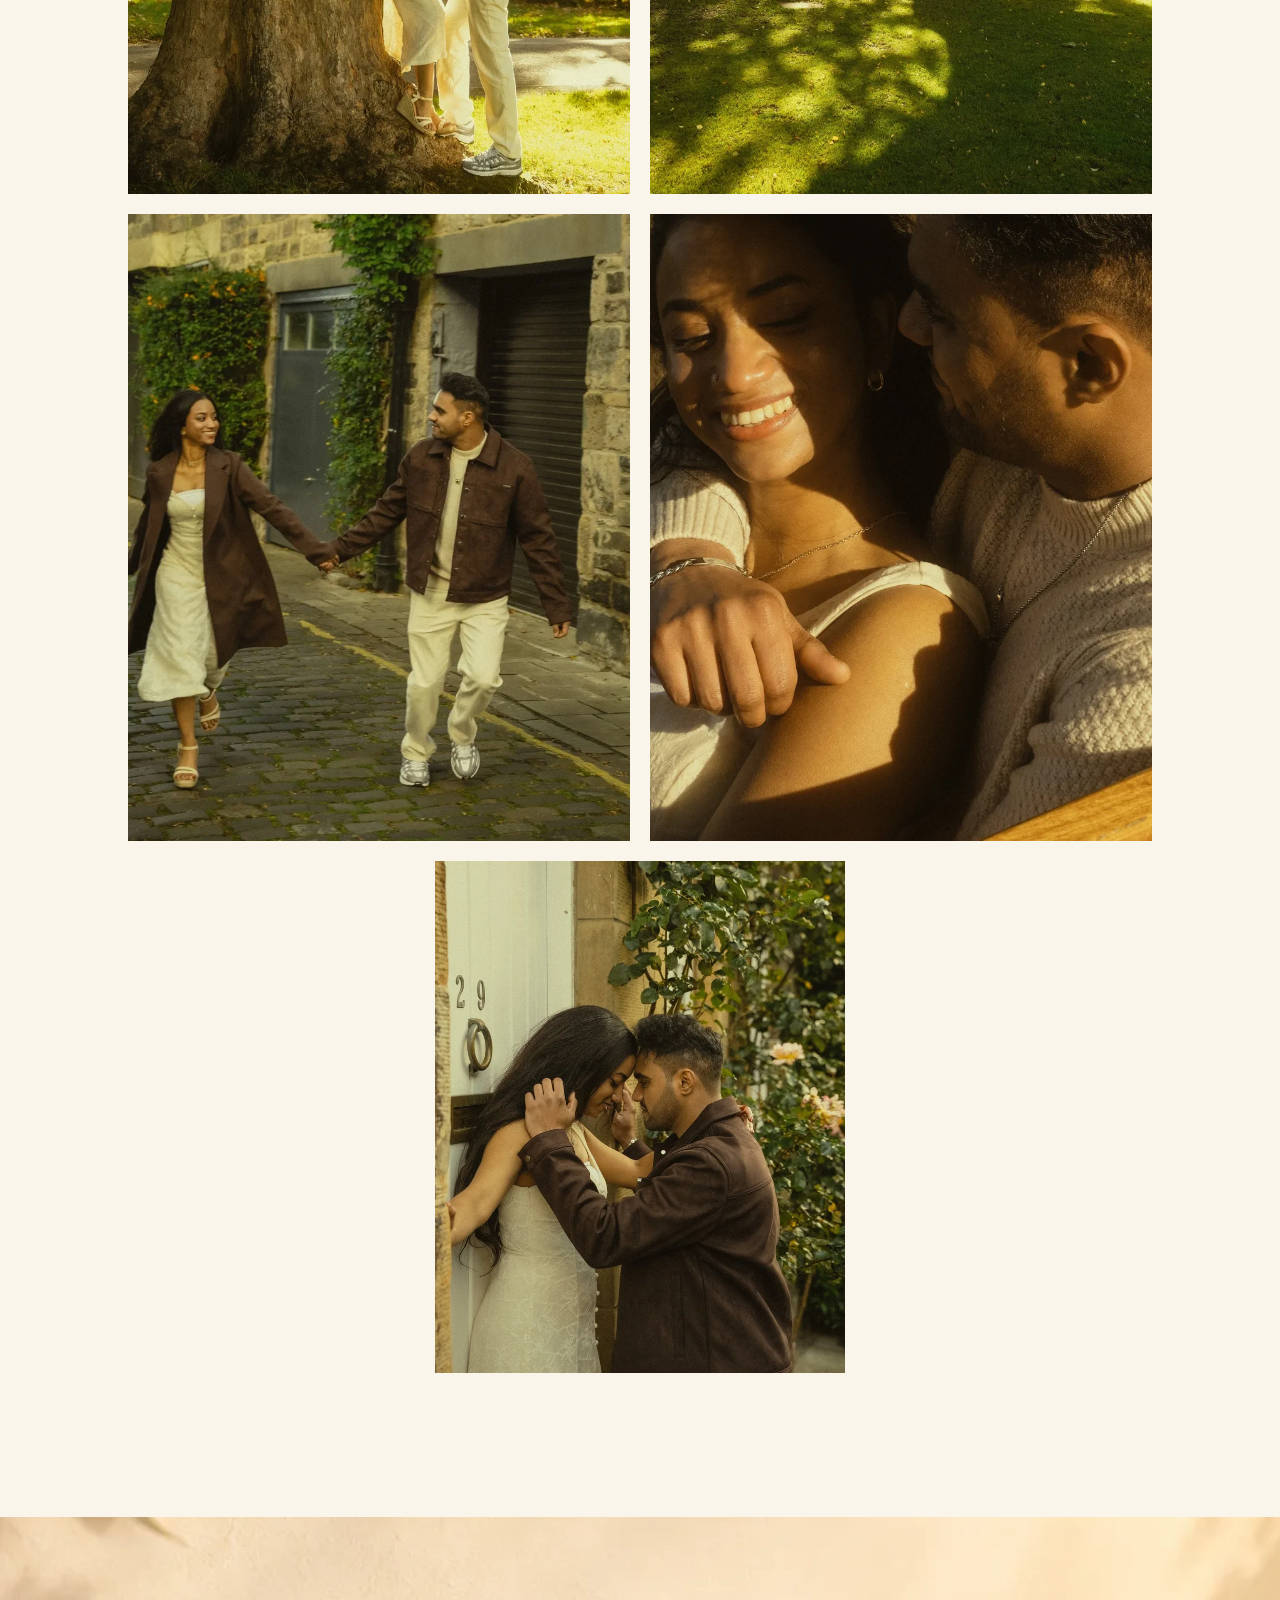
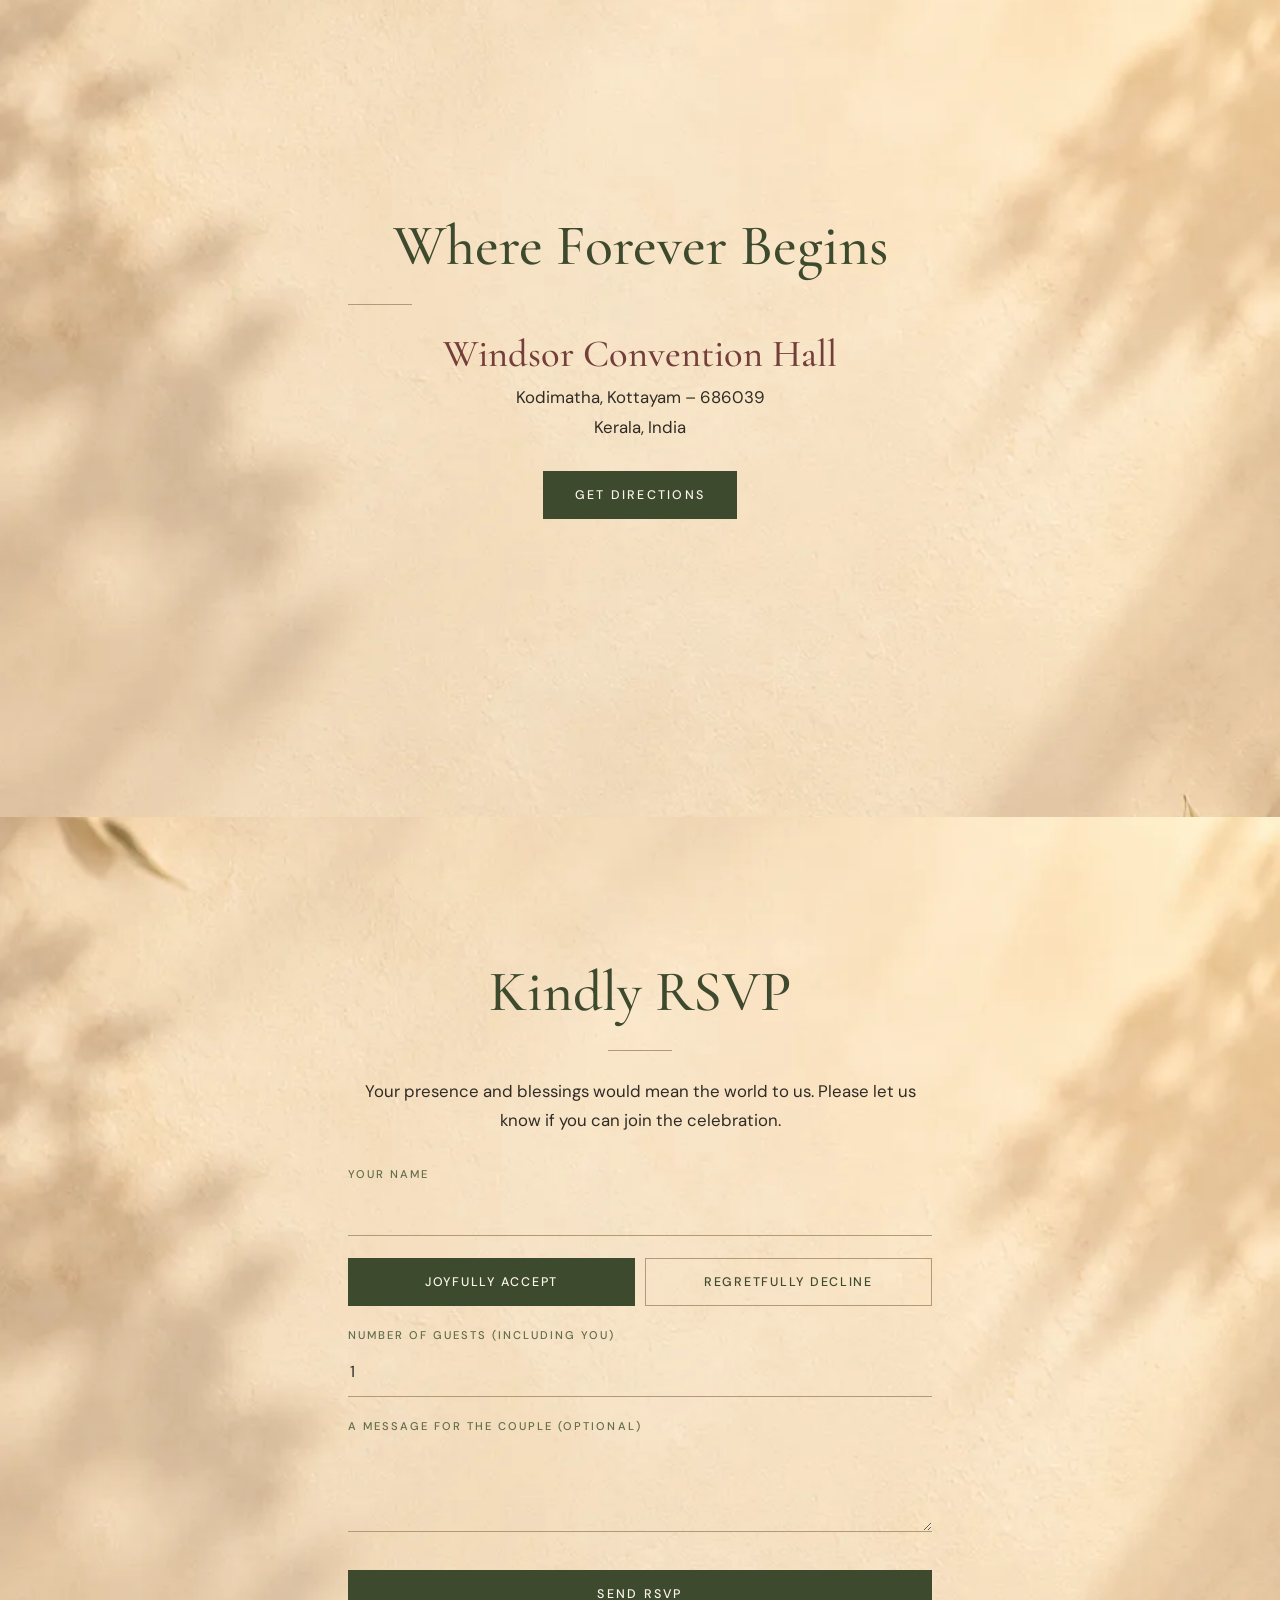
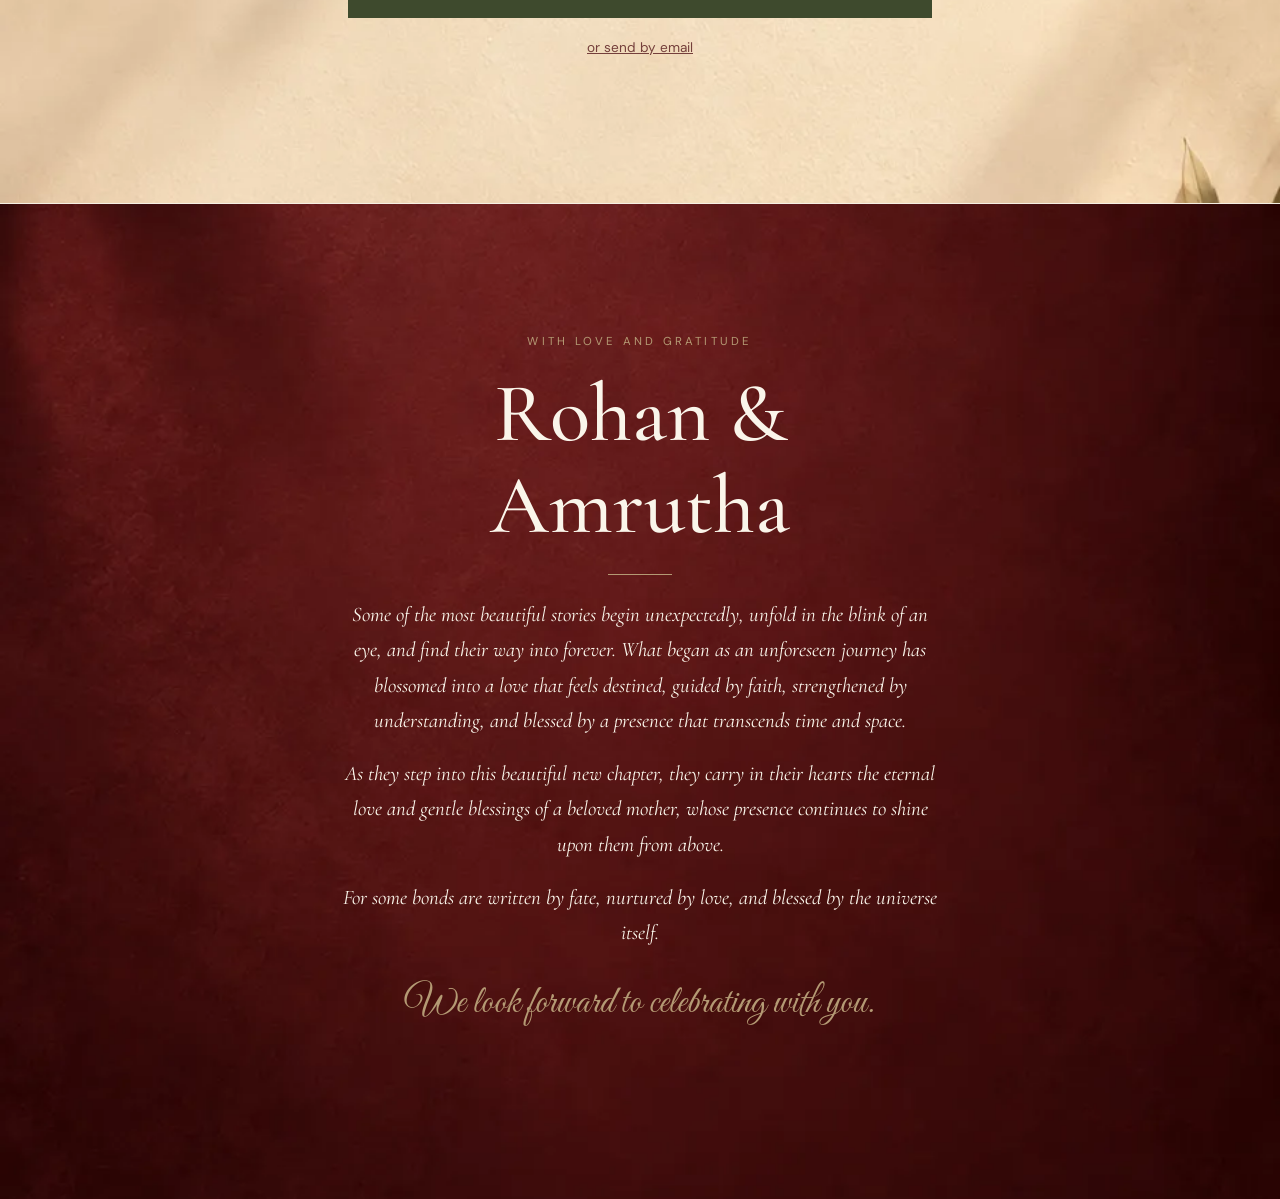
==== commit 6c93fcaf: "Repush wedding invitation website" ====
--- a/index.html
+++ b/index.html
@@ -26,7 +26,7 @@
 <link rel="preload" as="image" href="assets/img/hero-800.webp" imagesrcset="assets/img/hero-800.webp 800w, assets/img/hero-1600.webp 1600w" imagesizes="(min-width:900px) 560px, 100vw" fetchpriority="high">
 <link rel="stylesheet" href="css/style.css">
 </head>
-<body class="intro-active" data-sheet="https://script.google.com/macros/s/AKfycbxnfupFP7bnSykI128zJBtl3oEw5b73v6ddfIjx8ZezD4WRmCgwFtLF0yWzLAcT8qKT/exec" data-names="Rohan &amp; Amrutha" data-side="groom">
+<body class="intro-active" data-sheet="https://script.google.com/macros/s/AKfycbysj4qAj-ASG2ZV7-PJkSJelIHwtwZMm600zPqkq0aK4JVD78wS71Y9dnARG3Nfr4O7/exec" data-names="Rohan &amp; Amrutha" data-side="groom">
 
 <!-- 01 Opening video -->
 <div class="intro" id="intro" aria-hidden="true">
